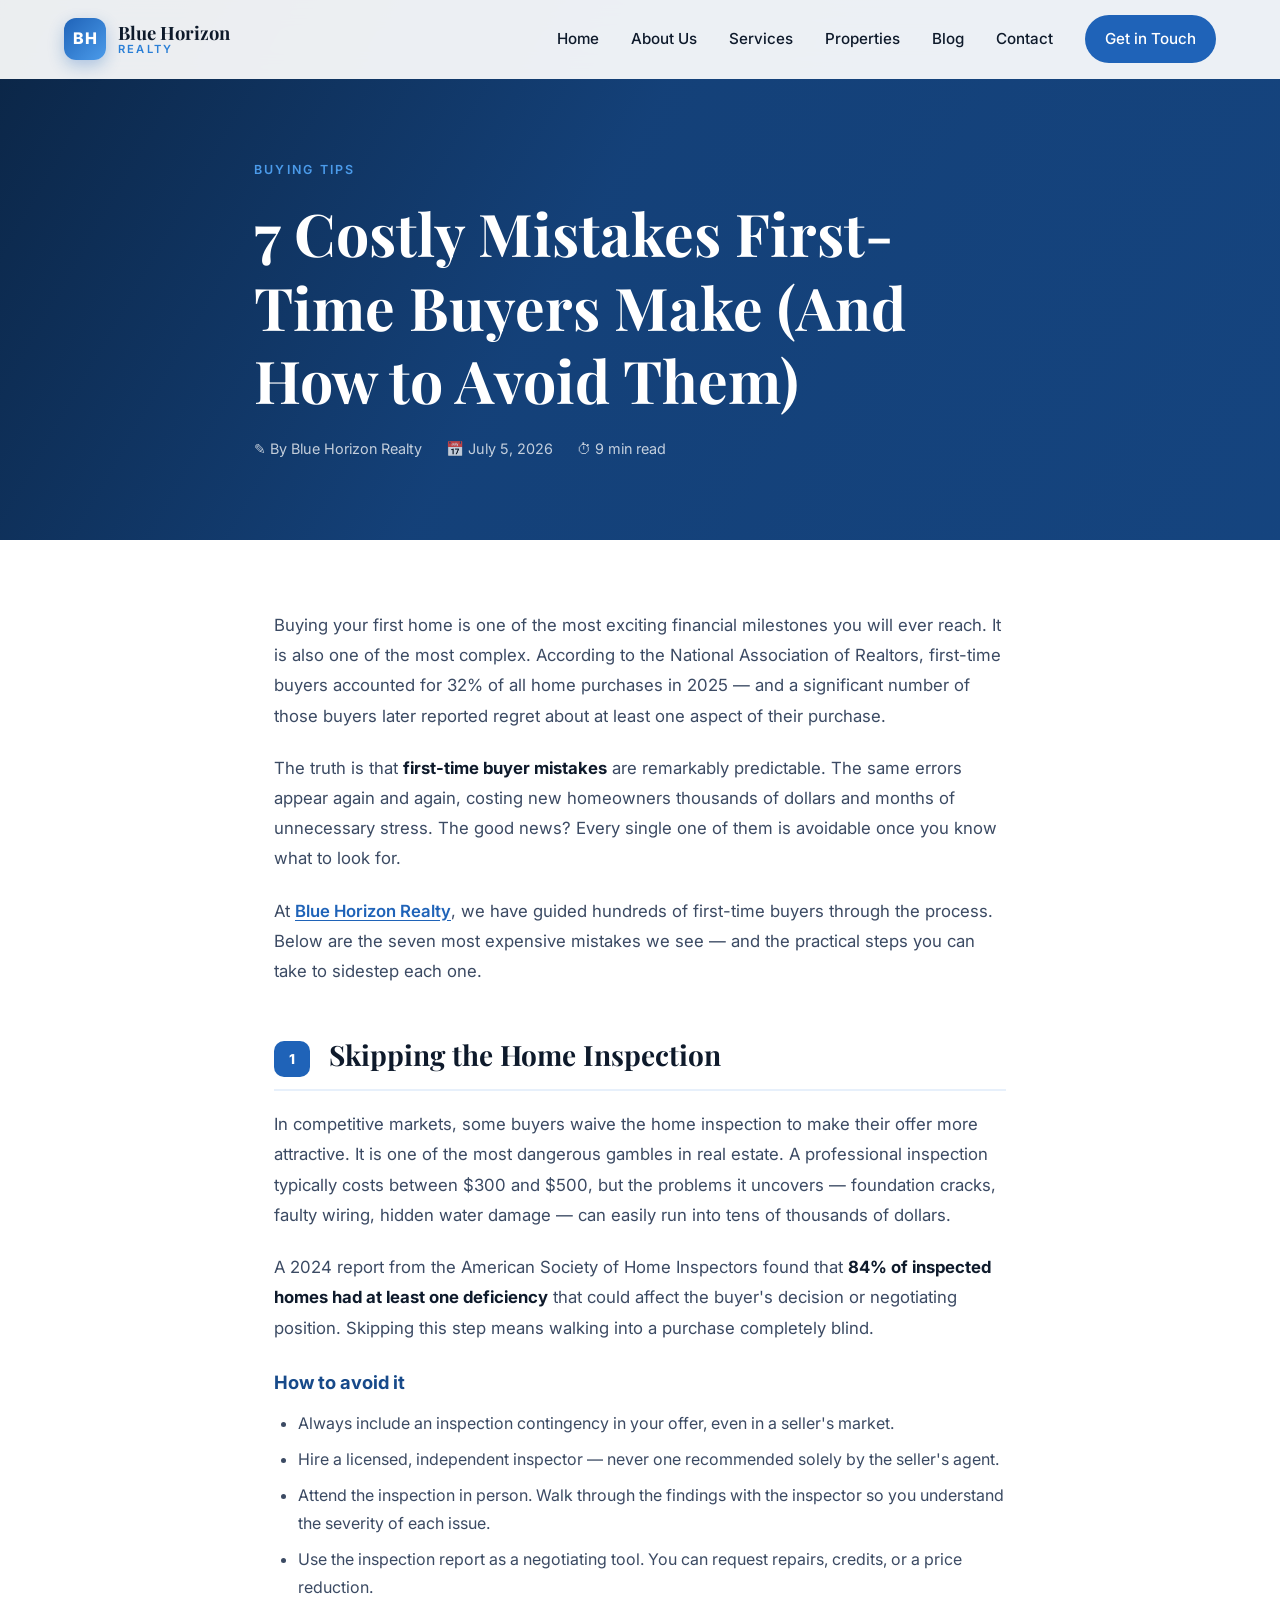
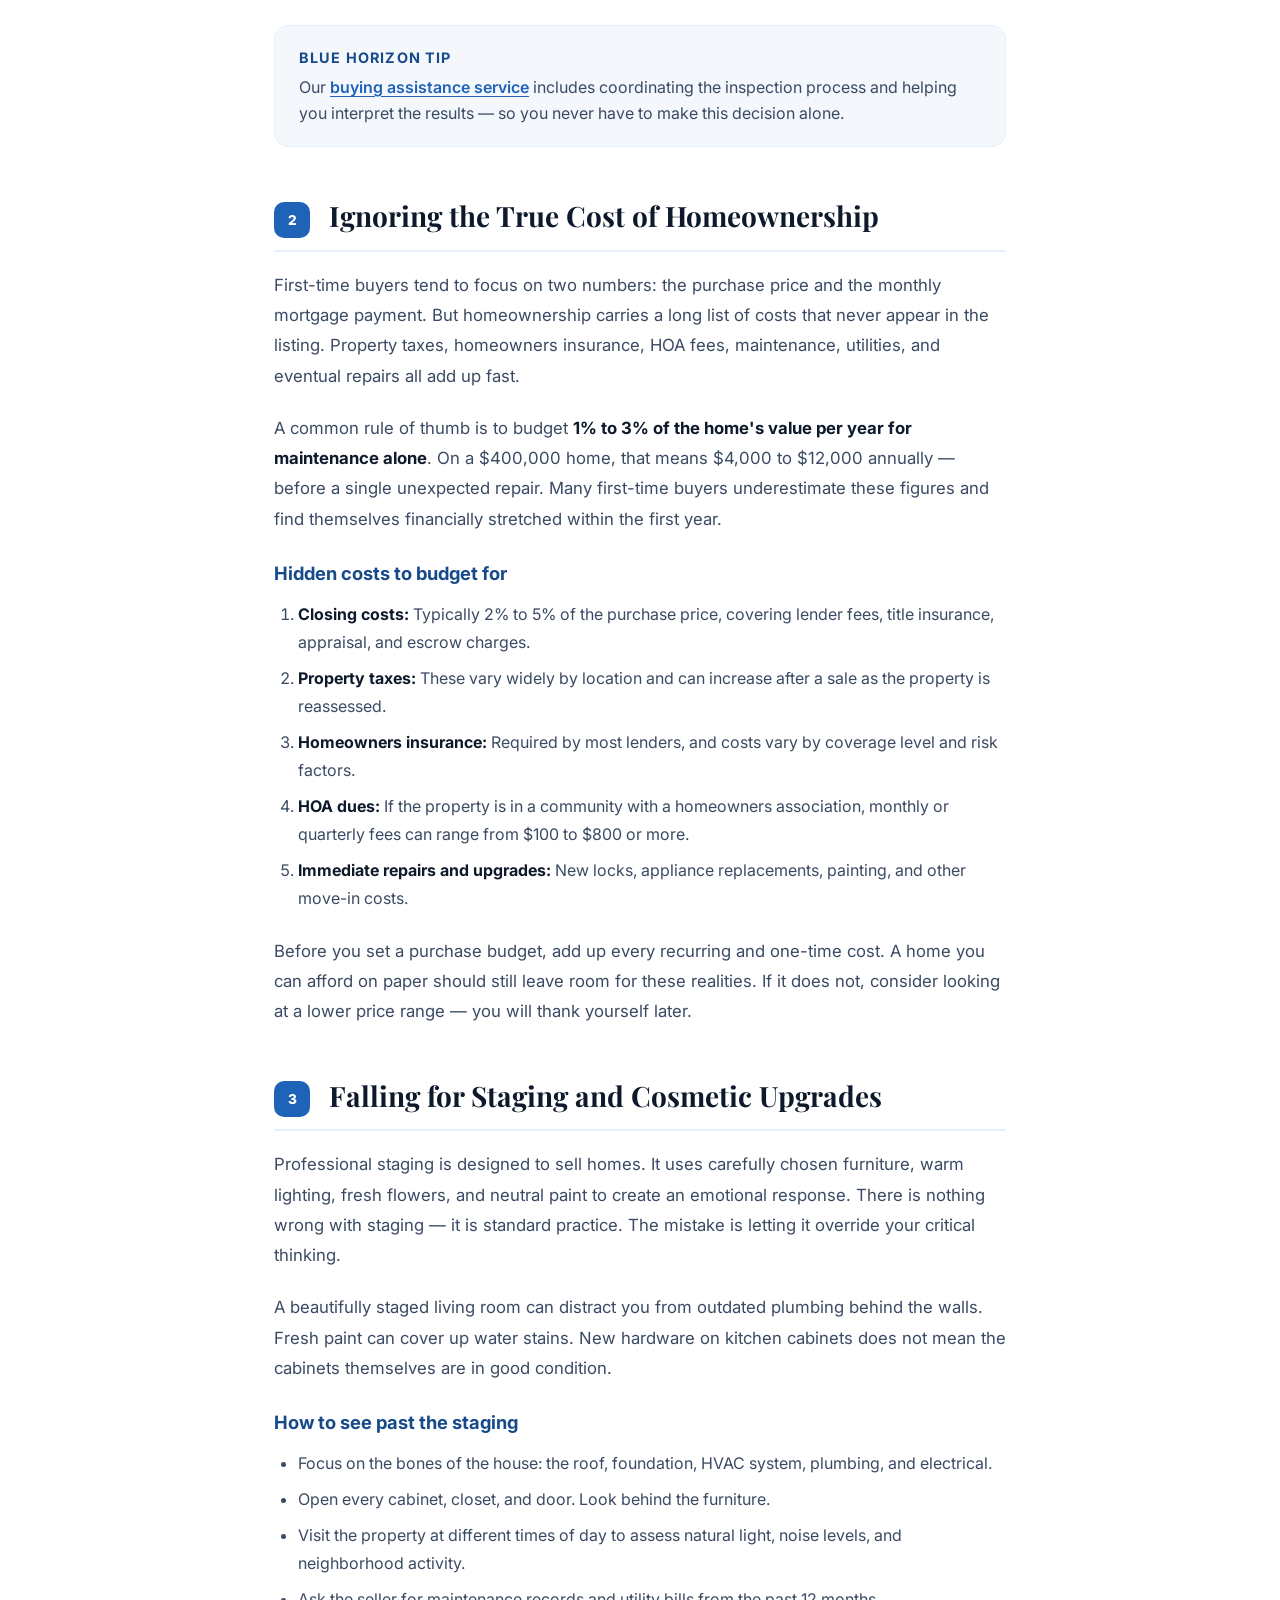
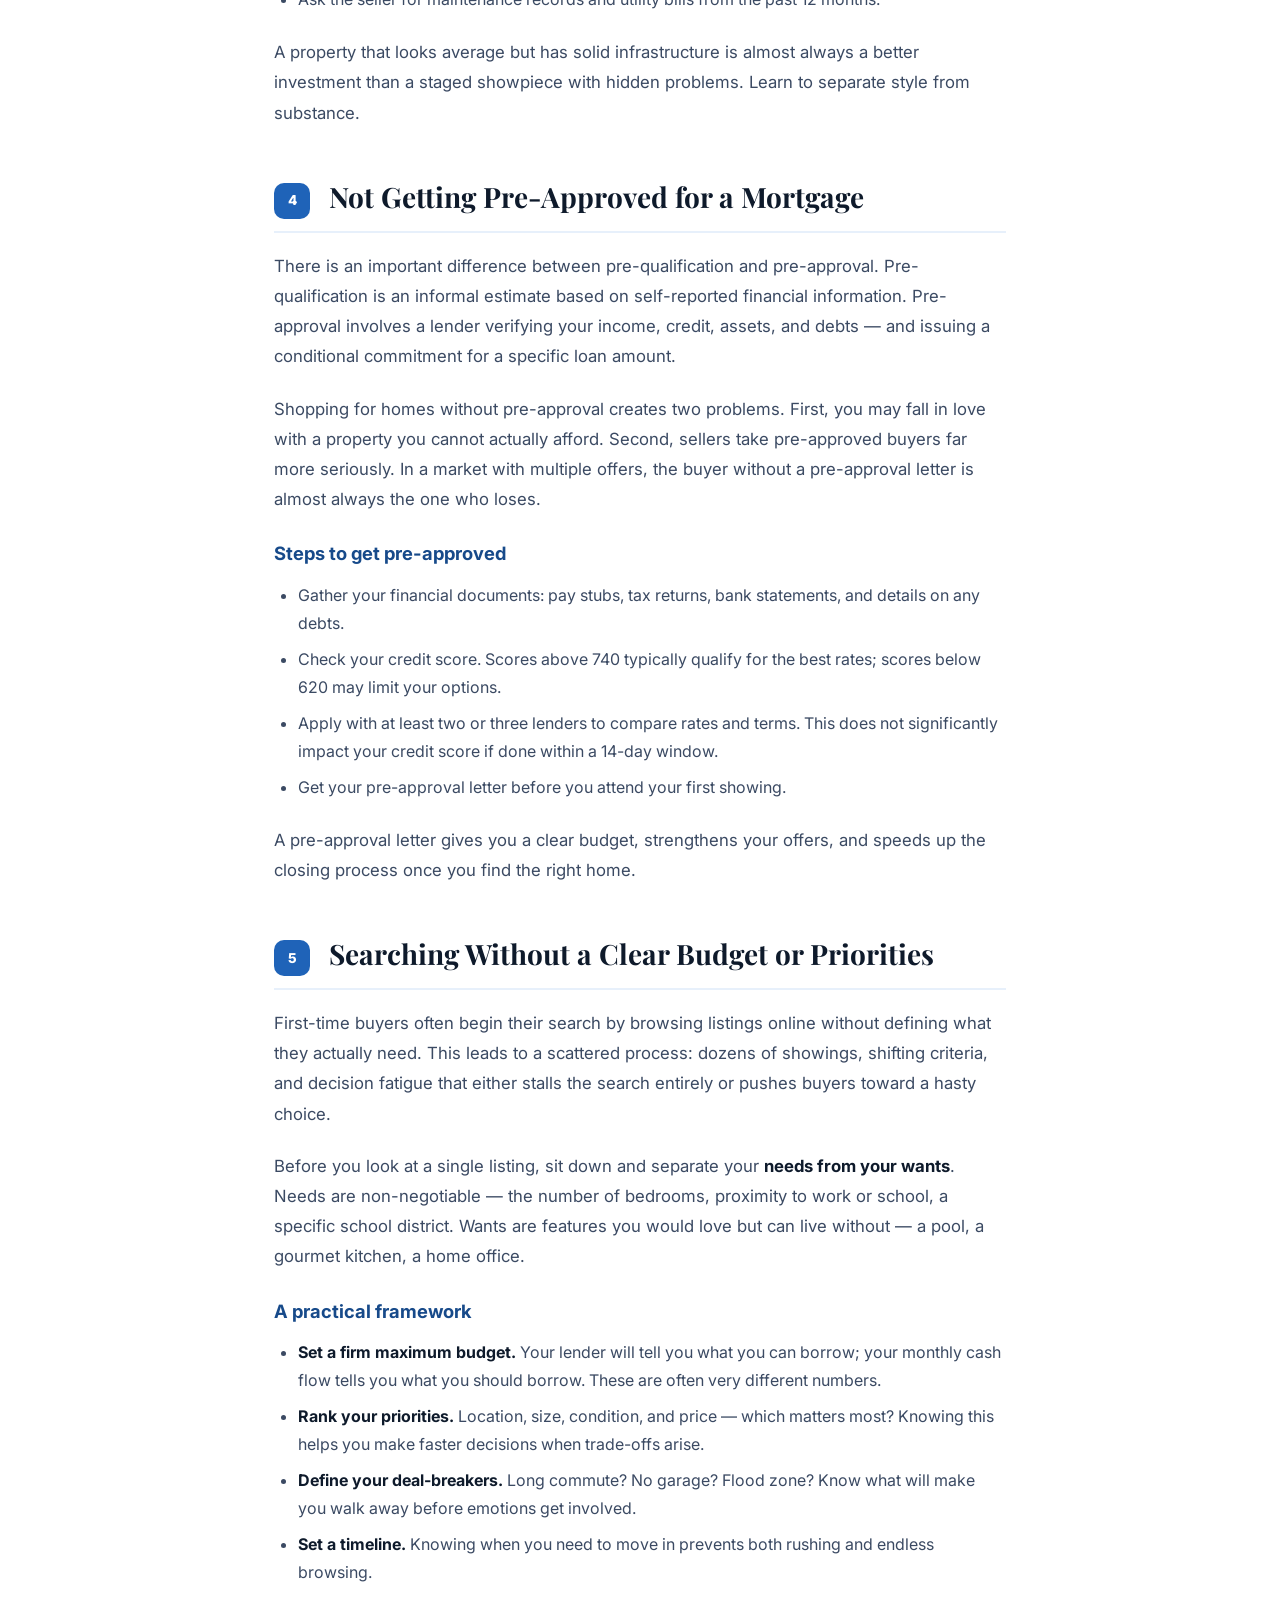
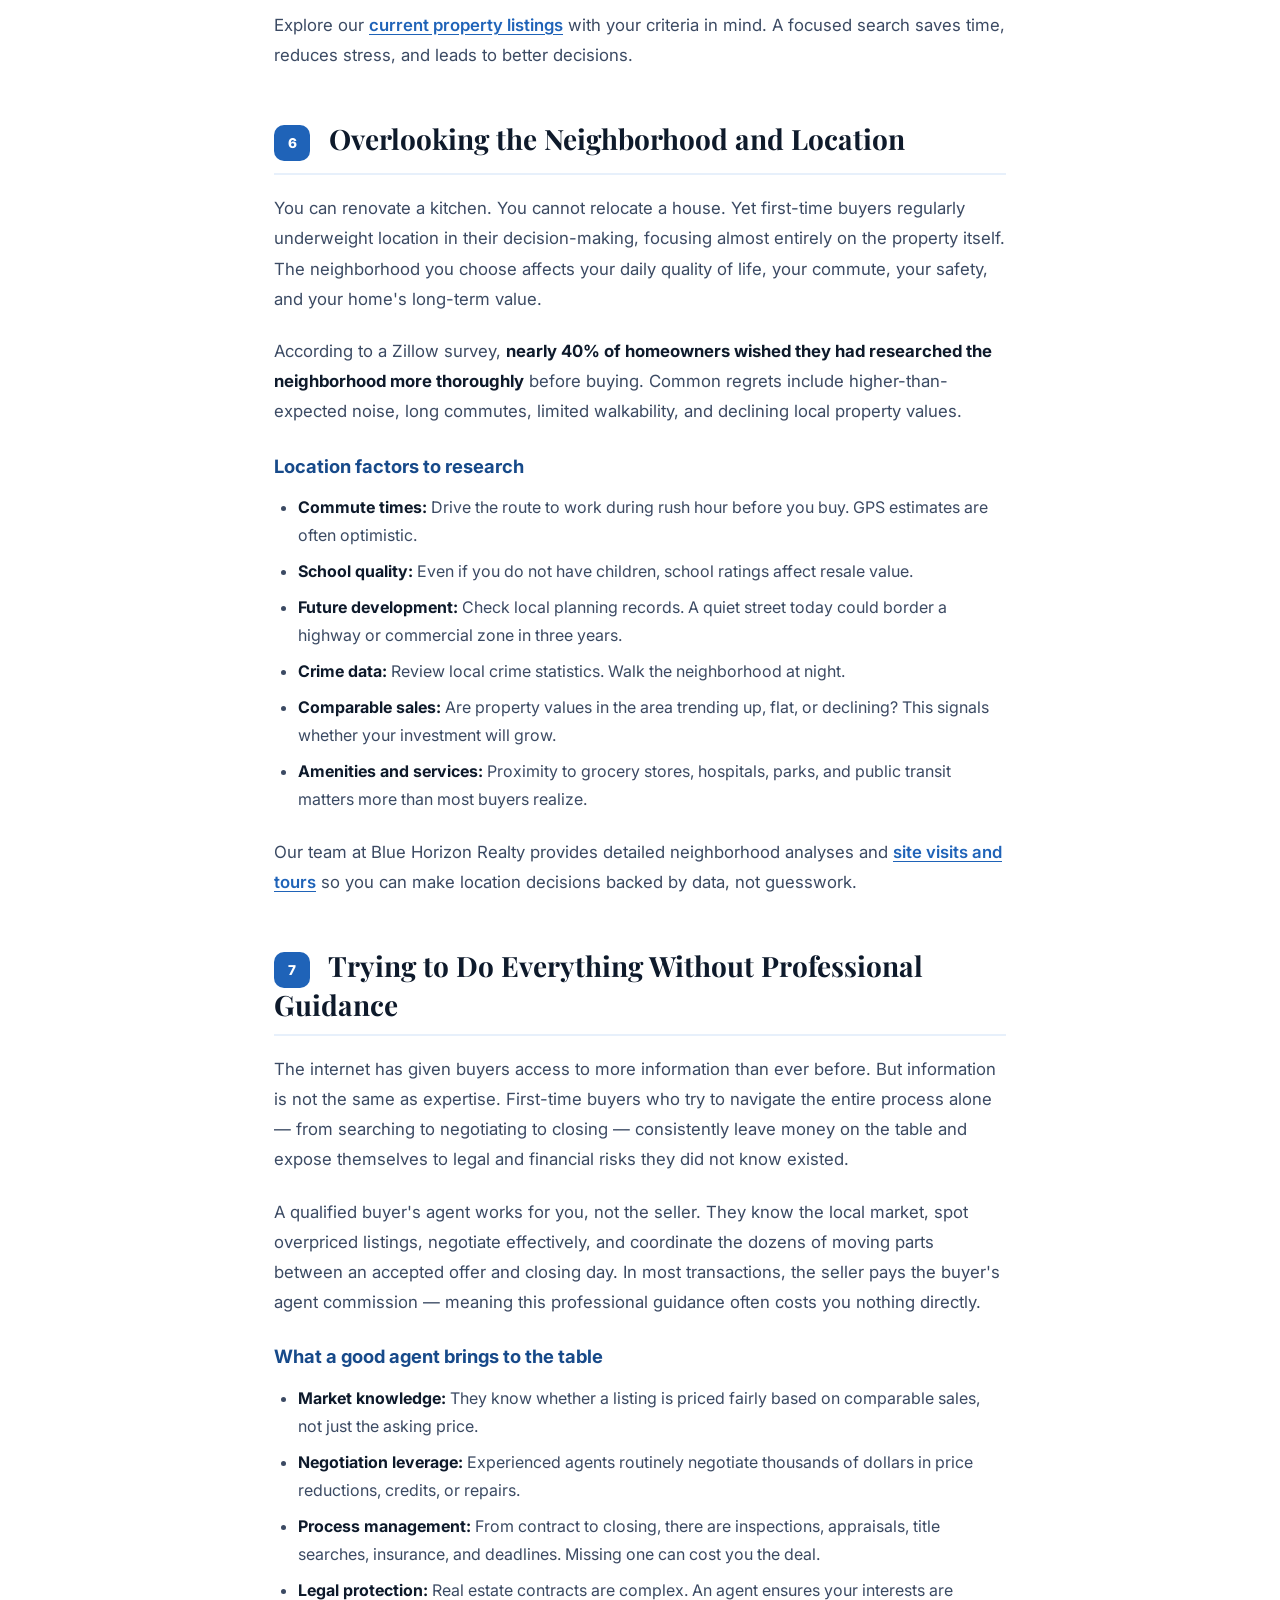
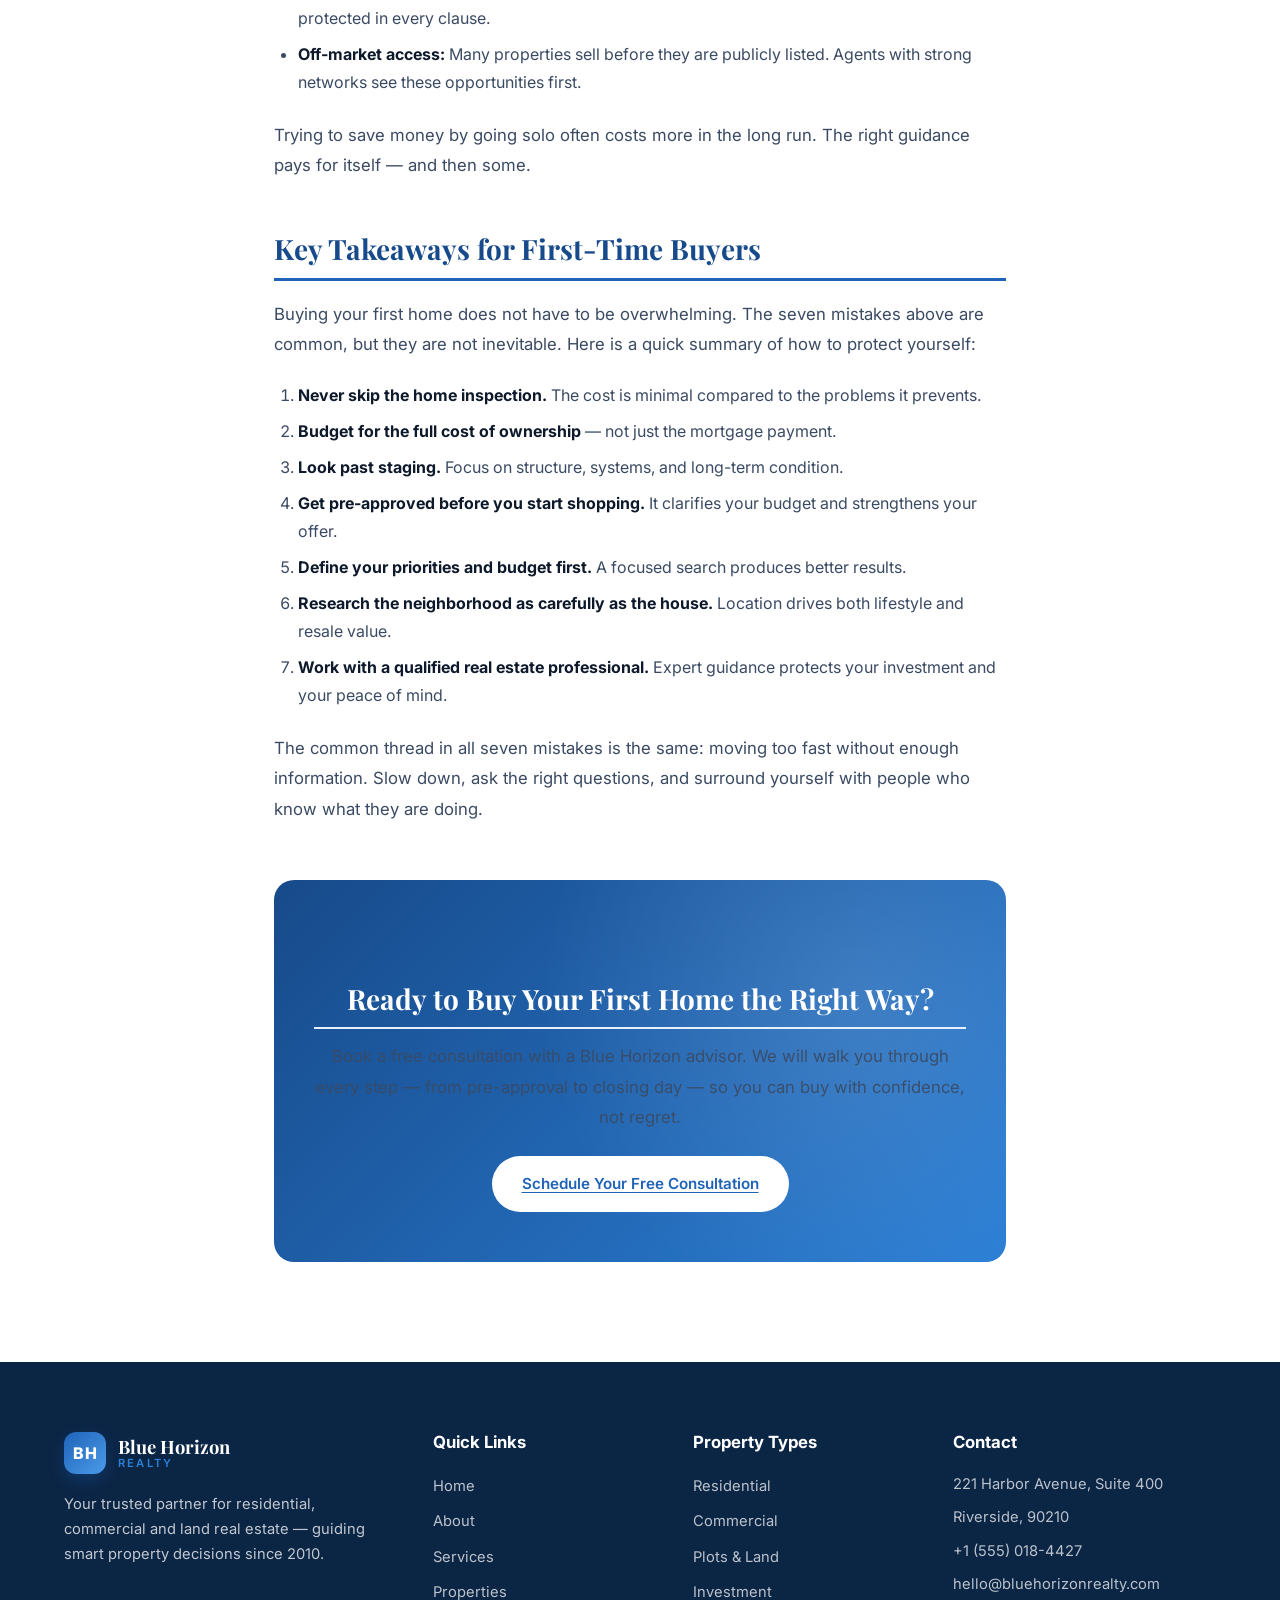
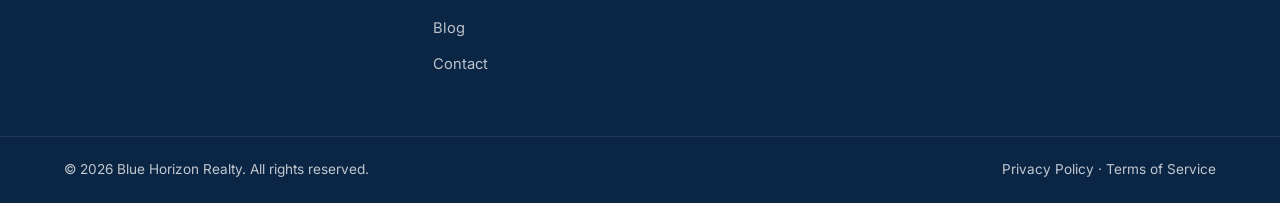
==== blog/first-time-buyer-mistakes.html @ d069899e "Add agent skills, blog post, and fix GUI bugs - Add orchestrator, frontend-design, backend-developme" ====
<!DOCTYPE html>
<html lang="en">
<head>
<meta charset="UTF-8" />
<meta name="viewport" content="width=device-width, initial-scale=1.0" />
<title>7 Costly First-Time Buyer Mistakes to Avoid | Blue Horizon Realty</title>
<meta name="description" content="Avoid the 7 most expensive first-time home buyer mistakes — from skipping inspections to ignoring hidden costs. Expert tips from Blue Horizon Realty." />
<meta name="robots" content="index, follow" />
<link rel="canonical" href="https://www.bluehorizonrealty.com/blog/first-time-buyer-mistakes" />

<!-- Open Graph -->
<meta property="og:title" content="7 Costly First-Time Buyer Mistakes to Avoid | Blue Horizon Realty" />
<meta property="og:description" content="Avoid the 7 most expensive first-time home buyer mistakes — from skipping inspections to ignoring hidden costs. Expert tips from Blue Horizon Realty." />
<meta property="og:type" content="article" />
<meta property="og:url" content="https://www.bluehorizonrealty.com/blog/first-time-buyer-mistakes" />
<meta property="og:image" content="https://images.unsplash.com/photo-1582407947304-fd86f028f716?auto=format&fit=crop&w=1200&q=80" />
<meta property="og:site_name" content="Blue Horizon Realty" />

<!-- Twitter Card -->
<meta name="twitter:card" content="summary_large_image" />
<meta name="twitter:title" content="7 Costly First-Time Buyer Mistakes to Avoid | Blue Horizon Realty" />
<meta name="twitter:description" content="Avoid the 7 most expensive first-time home buyer mistakes — from skipping inspections to ignoring hidden costs." />
<meta name="twitter:image" content="https://images.unsplash.com/photo-1582407947304-fd86f028f716?auto=format&fit=crop&w=1200&q=80" />

<!-- Fonts -->
<link rel="preconnect" href="https://fonts.googleapis.com" />
<link rel="preconnect" href="https://fonts.gstatic.com" crossorigin />
<link href="https://fonts.googleapis.com/css2?family=Inter:wght@300;400;500;600;700;800&family=Playfair+Display:wght@500;700&display=swap" rel="stylesheet" />

<!-- Article Schema -->
<script type="application/ld+json">
{
  "@context": "https://schema.org",
  "@type": "Article",
  "headline": "7 Costly Mistakes First-Time Buyers Make (And How to Avoid Them)",
  "description": "Avoid the 7 most expensive first-time home buyer mistakes — from skipping inspections to ignoring hidden costs. Expert tips from Blue Horizon Realty.",
  "image": "https://images.unsplash.com/photo-1582407947304-fd86f028f716?auto=format&fit=crop&w=1200&q=80",
  "author": {
    "@type": "Organization",
    "name": "Blue Horizon Realty",
    "url": "https://www.bluehorizonrealty.com"
  },
  "publisher": {
    "@type": "Organization",
    "name": "Blue Horizon Realty",
    "logo": {
      "@type": "ImageObject",
      "url": "https://www.bluehorizonrealty.com/logo.png"
    }
  },
  "datePublished": "2026-07-05",
  "dateModified": "2026-07-05",
  "mainEntityOfPage": {
    "@type": "WebPage",
    "@id": "https://www.bluehorizonrealty.com/blog/first-time-buyer-mistakes"
  }
}
</script>

<style>
/* ========= RESET & BASE ========= */
*,*::before,*::after{box-sizing:border-box;margin:0;padding:0}
:root{
  --blue-900:#0b2545;
  --blue-800:#123a6b;
  --blue-700:#174a8a;
  --blue-600:#1f63b8;
  --blue-500:#2b7fd6;
  --blue-400:#4b9bea;
  --blue-100:#e7f0fb;
  --blue-50:#f4f8fd;
  --white:#ffffff;
  --ink:#0e1a2b;
  --text:#3b4a63;
  --muted:#6b7a94;
  --border:#dbe5f1;
  --shadow-sm:0 2px 8px rgba(11,37,69,.06);
  --shadow:0 10px 30px rgba(11,37,69,.10);
  --shadow-lg:0 20px 60px rgba(11,37,69,.18);
  --radius:14px;
  --radius-lg:20px;
  --max:1200px;
}
html{scroll-behavior:smooth}
body{
  font-family:'Inter',-apple-system,BlinkMacSystemFont,sans-serif;
  color:var(--text);
  background:var(--white);
  line-height:1.6;
  -webkit-font-smoothing:antialiased;
}
img{max-width:100%;display:block}
a{color:inherit;text-decoration:none}
ul{list-style:none}
button{font-family:inherit;cursor:pointer;border:none;background:none}

.container{max-width:var(--max);margin:0 auto;padding:0 24px}
h1,h2,h3,h4{font-family:'Playfair Display','Inter',serif;color:var(--ink);line-height:1.2;font-weight:700}
h1{font-size:clamp(2.2rem,4.6vw,3.8rem)}
h2{font-size:clamp(1.8rem,3.2vw,2.6rem)}
h3{font-size:1.25rem}
.accent{color:var(--blue-600)}

/* ========= ACCESSIBILITY ========= */
.skip-link{
  position:absolute;top:-100%;left:16px;
  background:var(--blue-600);color:#fff;
  padding:12px 24px;border-radius:0 0 var(--radius) var(--radius);
  font-weight:600;font-size:.9rem;z-index:200;
  transition:top .2s;
}
.skip-link:focus{top:0}
a:focus-visible,button:focus-visible,.btn:focus-visible{
  outline:2px solid var(--blue-500);
  outline-offset:3px;
}

/* ========= NAVBAR ========= */
.navbar{
  position:fixed;top:0;left:0;right:0;z-index:100;
  background:rgba(255,255,255,.92);
  backdrop-filter:blur(12px);
  border-bottom:1px solid transparent;
  transition:all .3s ease;
}
.navbar.scrolled{
  box-shadow:var(--shadow-sm);
  border-bottom-color:var(--border);
}
.nav-inner{display:flex;align-items:center;justify-content:space-between;height:78px}
.logo{display:flex;align-items:center;gap:12px;font-weight:700}
.logo-mark{
  width:42px;height:42px;border-radius:12px;
  background:linear-gradient(135deg,var(--blue-600),var(--blue-400));
  color:#fff;display:grid;place-items:center;
  font-weight:800;letter-spacing:.5px;font-size:1rem;
  box-shadow:0 6px 16px rgba(31,99,184,.3);
}
.logo-text{display:flex;flex-direction:column;line-height:1.1;color:var(--ink);font-size:1.15rem;font-family:'Playfair Display',serif}
.logo-text small{font-size:.7rem;letter-spacing:.2em;color:var(--blue-500);text-transform:uppercase;font-family:'Inter',sans-serif;font-weight:600}
.nav-links{display:flex;align-items:center;gap:32px}
.nav-links a{color:var(--ink);font-weight:500;font-size:.95rem;transition:color .2s}
.nav-links a:hover{color:var(--blue-600)}

.btn{
  display:inline-flex;align-items:center;justify-content:center;gap:8px;
  padding:14px 28px;border-radius:999px;
  font-weight:600;font-size:.95rem;
  transition:all .25s ease;white-space:nowrap;
  border:2px solid transparent;cursor:pointer;
}
.btn-sm{padding:10px 18px;font-size:.85rem}
.btn-primary{background:var(--blue-600);color:#fff}
.btn-primary:hover{background:var(--blue-700);transform:translateY(-2px);box-shadow:0 10px 24px rgba(31,99,184,.35)}
.nav-links .btn{color:#fff}

.menu-toggle{display:none;flex-direction:column;gap:5px;padding:8px}
.menu-toggle span{width:24px;height:2px;background:var(--ink);border-radius:2px;transition:.3s}

/* ========= BLOG HERO ========= */
.blog-hero{
  position:relative;
  padding:160px 0 80px;
  background:var(--blue-900);
  color:#fff;
  overflow:hidden;
}
.blog-hero::before{
  content:"";position:absolute;inset:-5%;z-index:0;
  background:url('https://images.unsplash.com/photo-1582407947304-fd86f028f716?auto=format&fit=crop&w=1920&q=80') center/cover no-repeat;
  opacity:.35;
}
.blog-hero::after{
  content:"";position:absolute;inset:0;z-index:1;
  background:linear-gradient(120deg,rgba(11,37,69,.9) 0%,rgba(23,74,138,.75) 45%,rgba(31,99,184,.5) 100%);
}
.blog-hero .container{position:relative;z-index:2;max-width:820px}
.blog-hero .eyebrow{
  font-family:'Inter',sans-serif;
  text-transform:uppercase;
  letter-spacing:.18em;
  font-size:.78rem;
  font-weight:600;
  color:var(--blue-400);
  margin-bottom:16px;
}
.blog-hero h1{color:#fff;margin-bottom:20px;line-height:1.25}
.blog-hero .hero-meta{
  display:flex;align-items:center;gap:24px;flex-wrap:wrap;
  font-size:.9rem;color:rgba(255,255,255,.75);margin-top:20px;
}
.blog-hero .hero-meta span{display:flex;align-items:center;gap:6px}

/* ========= ARTICLE BODY ========= */
.article-wrapper{
  padding:70px 0 100px;
  background:var(--white);
}
.article-wrapper .container{
  max-width:780px;
}
.article-body p{
  font-size:1.05rem;
  line-height:1.8;
  color:var(--text);
  margin-bottom:22px;
}
.article-body h2{
  margin-top:52px;
  margin-bottom:18px;
  padding-bottom:12px;
  border-bottom:2px solid var(--blue-100);
  font-size:clamp(1.4rem,2.5vw,1.75rem);
}
.article-body h2 .mistake-num{
  display:inline-flex;align-items:center;justify-content:center;
  width:36px;height:36px;border-radius:10px;
  background:var(--blue-600);color:#fff;
  font-family:'Inter',sans-serif;font-size:.85rem;font-weight:800;
  margin-right:12px;vertical-align:middle;
}
.article-body h2.summary-heading{
  border-bottom-color:var(--blue-600);
  border-bottom-width:3px;
  color:var(--blue-700);
}
.article-body h3{
  margin-top:28px;
  margin-bottom:12px;
  font-size:1.15rem;
  font-family:'Inter',sans-serif;
  font-weight:700;
  color:var(--blue-700);
}
.article-body ul, .article-body ol{
  margin:16px 0 24px 0;
  padding-left:24px;
  list-style:disc;
  list-style-position:outside;
}
.article-body ol{list-style:decimal}
.article-body li{
  font-size:1rem;
  line-height:1.75;
  color:var(--text);
  margin-bottom:8px;
}
.article-body strong{color:var(--ink)}
.article-body a{
  color:var(--blue-600);
  font-weight:600;
  text-decoration:underline;
  text-underline-offset:3px;
  transition:color .2s;
}
.article-body a:hover{color:var(--blue-700)}

.article-body blockquote{
  border-left:4px solid var(--blue-500);
  background:var(--blue-50);
  padding:20px 24px;
  margin:28px 0;
  border-radius:0 var(--radius) var(--radius) 0;
  font-size:1.05rem;
  color:var(--ink);
  font-style:italic;
}

.tip-box{
  background:var(--blue-50);
  border:1px solid var(--blue-100);
  border-radius:var(--radius);
  padding:20px 24px;
  margin:24px 0;
}
.tip-box strong{
  color:var(--blue-700);
  display:block;
  margin-bottom:6px;
  font-size:.9rem;
  text-transform:uppercase;
  letter-spacing:.08em;
}

/* ========= CTA SECTION ========= */
.blog-cta{
  background:linear-gradient(135deg,var(--blue-700),var(--blue-500));
  color:#fff;
  padding:50px 40px;
  border-radius:var(--radius-lg);
  text-align:center;
  margin-top:56px;
  position:relative;
  overflow:hidden;
}
.blog-cta::before{
  content:"";position:absolute;inset:0;
  background:radial-gradient(circle at 80% 30%,rgba(255,255,255,.12),transparent 50%);
}
.blog-cta h2{color:#fff;margin-bottom:12px;position:relative}
.blog-cta p{opacity:.9;margin-bottom:24px;position:relative;font-size:1.05rem}
.blog-cta .btn{position:relative}
.btn-white{background:#fff;color:var(--blue-700)}
.btn-white:hover{transform:translateY(-2px);box-shadow:0 10px 24px rgba(0,0,0,.2)}

/* ========= FOOTER ========= */
.footer{background:var(--blue-900);color:rgba(255,255,255,.75);padding-top:70px}
.footer-grid{display:grid;grid-template-columns:1.5fr 1fr 1fr 1.2fr;gap:40px;padding-bottom:50px}
.logo-light .logo-text{color:#fff}
.footer-about{margin-top:18px;font-size:.92rem;line-height:1.7}
.footer h4{color:#fff;margin-bottom:20px;font-size:1.05rem;font-family:'Inter',sans-serif;font-weight:700}
.footer ul li{margin-bottom:10px}
.footer ul a,.footer ul.plain li{color:rgba(255,255,255,.72);font-size:.92rem;transition:color .2s}
.footer ul a:hover{color:var(--blue-400)}
.footer-bottom{border-top:1px solid rgba(255,255,255,.1);padding:22px 0;font-size:.85rem}
.footer-bottom .container{display:flex;justify-content:space-between;flex-wrap:wrap;gap:12px}

/* ========= RESPONSIVE ========= */
@media (max-width:980px){
  .nav-links{
    position:fixed;top:78px;left:0;right:0;
    background:#fff;flex-direction:column;gap:0;padding:20px 0;
    border-top:1px solid var(--border);box-shadow:var(--shadow);
    transform:translateY(-120%);transition:.3s;align-items:stretch;
  }
  .nav-links.open{transform:translateY(0)}
  .nav-links a{padding:14px 24px;border-bottom:1px solid var(--border)}
  .nav-links .btn{margin:12px 24px;text-align:center;border-bottom:none}
  .menu-toggle{display:flex}
  .footer-grid{grid-template-columns:1fr 1fr}
}
@media (max-width:620px){
  h1{font-size:2rem}
  h2{font-size:1.6rem}
  .blog-hero{padding:130px 0 60px}
  .article-wrapper{padding:50px 0 70px}
  .blog-cta{padding:36px 24px}
  .footer-grid{grid-template-columns:1fr}
}
</style>
</head>
<body>

<a href="#main-content" class="skip-link">Skip to main content</a>

<!-- ======= NAVBAR ======= -->
<header class="navbar" id="navbar">
  <div class="container nav-inner">
    <a href="../index.html" class="logo">
      <span class="logo-mark">BH</span>
      <span class="logo-text">Blue Horizon<small>Realty</small></span>
    </a>
    <nav class="nav-links" id="navLinks" aria-label="Main navigation">
      <a href="../index.html">Home</a>
      <a href="../index.html#about">About Us</a>
      <a href="../index.html#services">Services</a>
      <a href="../index.html#listings">Properties</a>
      <a href="../index.html#blog">Blog</a>
      <a href="../index.html#contact">Contact</a>
      <a href="../index.html#contact" class="btn btn-primary btn-sm">Get in Touch</a>
    </nav>
    <button class="menu-toggle" id="menuToggle" aria-label="Toggle menu">
      <span></span><span></span><span></span>
    </button>
  </div>
</header>

<!-- ======= BLOG HERO ======= -->
<section class="blog-hero" aria-label="Article header">
  <div class="container">
    <p class="eyebrow">Buying Tips</p>
    <h1>7 Costly Mistakes First-Time Buyers Make (And How to Avoid Them)</h1>
    <div class="hero-meta">
      <span>&#9998; By Blue Horizon Realty</span>
      <span>&#128197; July 5, 2026</span>
      <span>&#9201; 9 min read</span>
    </div>
  </div>
</section>

<!-- ======= ARTICLE ======= -->
<main class="article-wrapper" id="main-content">
  <div class="container">
    <article class="article-body">

      <p>Buying your first home is one of the most exciting financial milestones you will ever reach. It is also one of the most complex. According to the National Association of Realtors, first-time buyers accounted for 32% of all home purchases in 2025 — and a significant number of those buyers later reported regret about at least one aspect of their purchase.</p>

      <p>The truth is that <strong>first-time buyer mistakes</strong> are remarkably predictable. The same errors appear again and again, costing new homeowners thousands of dollars and months of unnecessary stress. The good news? Every single one of them is avoidable once you know what to look for.</p>

      <p>At <a href="../index.html">Blue Horizon Realty</a>, we have guided hundreds of first-time buyers through the process. Below are the seven most expensive mistakes we see — and the practical steps you can take to sidestep each one.</p>

      <!-- MISTAKE 1 -->
      <h2><span class="mistake-num">1</span> Skipping the Home Inspection</h2>

      <p>In competitive markets, some buyers waive the home inspection to make their offer more attractive. It is one of the most dangerous gambles in real estate. A professional inspection typically costs between $300 and $500, but the problems it uncovers — foundation cracks, faulty wiring, hidden water damage — can easily run into tens of thousands of dollars.</p>

      <p>A 2024 report from the American Society of Home Inspectors found that <strong>84% of inspected homes had at least one deficiency</strong> that could affect the buyer's decision or negotiating position. Skipping this step means walking into a purchase completely blind.</p>

      <h3>How to avoid it</h3>
      <ul>
        <li>Always include an inspection contingency in your offer, even in a seller's market.</li>
        <li>Hire a licensed, independent inspector — never one recommended solely by the seller's agent.</li>
        <li>Attend the inspection in person. Walk through the findings with the inspector so you understand the severity of each issue.</li>
        <li>Use the inspection report as a negotiating tool. You can request repairs, credits, or a price reduction.</li>
      </ul>

      <div class="tip-box">
        <strong>Blue Horizon Tip</strong>
        Our <a href="../index.html#services">buying assistance service</a> includes coordinating the inspection process and helping you interpret the results — so you never have to make this decision alone.
      </div>

      <!-- MISTAKE 2 -->
      <h2><span class="mistake-num">2</span> Ignoring the True Cost of Homeownership</h2>

      <p>First-time buyers tend to focus on two numbers: the purchase price and the monthly mortgage payment. But homeownership carries a long list of costs that never appear in the listing. Property taxes, homeowners insurance, HOA fees, maintenance, utilities, and eventual repairs all add up fast.</p>

      <p>A common rule of thumb is to budget <strong>1% to 3% of the home's value per year for maintenance alone</strong>. On a $400,000 home, that means $4,000 to $12,000 annually — before a single unexpected repair. Many first-time buyers underestimate these figures and find themselves financially stretched within the first year.</p>

      <h3>Hidden costs to budget for</h3>
      <ol>
        <li><strong>Closing costs:</strong> Typically 2% to 5% of the purchase price, covering lender fees, title insurance, appraisal, and escrow charges.</li>
        <li><strong>Property taxes:</strong> These vary widely by location and can increase after a sale as the property is reassessed.</li>
        <li><strong>Homeowners insurance:</strong> Required by most lenders, and costs vary by coverage level and risk factors.</li>
        <li><strong>HOA dues:</strong> If the property is in a community with a homeowners association, monthly or quarterly fees can range from $100 to $800 or more.</li>
        <li><strong>Immediate repairs and upgrades:</strong> New locks, appliance replacements, painting, and other move-in costs.</li>
      </ol>

      <p>Before you set a purchase budget, add up every recurring and one-time cost. A home you can afford on paper should still leave room for these realities. If it does not, consider looking at a lower price range — you will thank yourself later.</p>

      <!-- MISTAKE 3 -->
      <h2><span class="mistake-num">3</span> Falling for Staging and Cosmetic Upgrades</h2>

      <p>Professional staging is designed to sell homes. It uses carefully chosen furniture, warm lighting, fresh flowers, and neutral paint to create an emotional response. There is nothing wrong with staging — it is standard practice. The mistake is letting it override your critical thinking.</p>

      <p>A beautifully staged living room can distract you from outdated plumbing behind the walls. Fresh paint can cover up water stains. New hardware on kitchen cabinets does not mean the cabinets themselves are in good condition.</p>

      <h3>How to see past the staging</h3>
      <ul>
        <li>Focus on the bones of the house: the roof, foundation, HVAC system, plumbing, and electrical.</li>
        <li>Open every cabinet, closet, and door. Look behind the furniture.</li>
        <li>Visit the property at different times of day to assess natural light, noise levels, and neighborhood activity.</li>
        <li>Ask the seller for maintenance records and utility bills from the past 12 months.</li>
      </ul>

      <p>A property that looks average but has solid infrastructure is almost always a better investment than a staged showpiece with hidden problems. Learn to separate style from substance.</p>

      <!-- MISTAKE 4 -->
      <h2><span class="mistake-num">4</span> Not Getting Pre-Approved for a Mortgage</h2>

      <p>There is an important difference between pre-qualification and pre-approval. Pre-qualification is an informal estimate based on self-reported financial information. Pre-approval involves a lender verifying your income, credit, assets, and debts — and issuing a conditional commitment for a specific loan amount.</p>

      <p>Shopping for homes without pre-approval creates two problems. First, you may fall in love with a property you cannot actually afford. Second, sellers take pre-approved buyers far more seriously. In a market with multiple offers, the buyer without a pre-approval letter is almost always the one who loses.</p>

      <h3>Steps to get pre-approved</h3>
      <ul>
        <li>Gather your financial documents: pay stubs, tax returns, bank statements, and details on any debts.</li>
        <li>Check your credit score. Scores above 740 typically qualify for the best rates; scores below 620 may limit your options.</li>
        <li>Apply with at least two or three lenders to compare rates and terms. This does not significantly impact your credit score if done within a 14-day window.</li>
        <li>Get your pre-approval letter before you attend your first showing.</li>
      </ul>

      <p>A pre-approval letter gives you a clear budget, strengthens your offers, and speeds up the closing process once you find the right home.</p>

      <!-- MISTAKE 5 -->
      <h2><span class="mistake-num">5</span> Searching Without a Clear Budget or Priorities</h2>

      <p>First-time buyers often begin their search by browsing listings online without defining what they actually need. This leads to a scattered process: dozens of showings, shifting criteria, and decision fatigue that either stalls the search entirely or pushes buyers toward a hasty choice.</p>

      <p>Before you look at a single listing, sit down and separate your <strong>needs from your wants</strong>. Needs are non-negotiable — the number of bedrooms, proximity to work or school, a specific school district. Wants are features you would love but can live without — a pool, a gourmet kitchen, a home office.</p>

      <h3>A practical framework</h3>
      <ul>
        <li><strong>Set a firm maximum budget.</strong> Your lender will tell you what you can borrow; your monthly cash flow tells you what you should borrow. These are often very different numbers.</li>
        <li><strong>Rank your priorities.</strong> Location, size, condition, and price — which matters most? Knowing this helps you make faster decisions when trade-offs arise.</li>
        <li><strong>Define your deal-breakers.</strong> Long commute? No garage? Flood zone? Know what will make you walk away before emotions get involved.</li>
        <li><strong>Set a timeline.</strong> Knowing when you need to move in prevents both rushing and endless browsing.</li>
      </ul>

      <p>Explore our <a href="../index.html#listings">current property listings</a> with your criteria in mind. A focused search saves time, reduces stress, and leads to better decisions.</p>

      <!-- MISTAKE 6 -->
      <h2><span class="mistake-num">6</span> Overlooking the Neighborhood and Location</h2>

      <p>You can renovate a kitchen. You cannot relocate a house. Yet first-time buyers regularly underweight location in their decision-making, focusing almost entirely on the property itself. The neighborhood you choose affects your daily quality of life, your commute, your safety, and your home's long-term value.</p>

      <p>According to a Zillow survey, <strong>nearly 40% of homeowners wished they had researched the neighborhood more thoroughly</strong> before buying. Common regrets include higher-than-expected noise, long commutes, limited walkability, and declining local property values.</p>

      <h3>Location factors to research</h3>
      <ul>
        <li><strong>Commute times:</strong> Drive the route to work during rush hour before you buy. GPS estimates are often optimistic.</li>
        <li><strong>School quality:</strong> Even if you do not have children, school ratings affect resale value.</li>
        <li><strong>Future development:</strong> Check local planning records. A quiet street today could border a highway or commercial zone in three years.</li>
        <li><strong>Crime data:</strong> Review local crime statistics. Walk the neighborhood at night.</li>
        <li><strong>Comparable sales:</strong> Are property values in the area trending up, flat, or declining? This signals whether your investment will grow.</li>
        <li><strong>Amenities and services:</strong> Proximity to grocery stores, hospitals, parks, and public transit matters more than most buyers realize.</li>
      </ul>

      <p>Our team at Blue Horizon Realty provides detailed neighborhood analyses and <a href="../index.html#services">site visits and tours</a> so you can make location decisions backed by data, not guesswork.</p>

      <!-- MISTAKE 7 -->
      <h2><span class="mistake-num">7</span> Trying to Do Everything Without Professional Guidance</h2>

      <p>The internet has given buyers access to more information than ever before. But information is not the same as expertise. First-time buyers who try to navigate the entire process alone — from searching to negotiating to closing — consistently leave money on the table and expose themselves to legal and financial risks they did not know existed.</p>

      <p>A qualified buyer's agent works for you, not the seller. They know the local market, spot overpriced listings, negotiate effectively, and coordinate the dozens of moving parts between an accepted offer and closing day. In most transactions, the seller pays the buyer's agent commission — meaning this professional guidance often costs you nothing directly.</p>

      <h3>What a good agent brings to the table</h3>
      <ul>
        <li><strong>Market knowledge:</strong> They know whether a listing is priced fairly based on comparable sales, not just the asking price.</li>
        <li><strong>Negotiation leverage:</strong> Experienced agents routinely negotiate thousands of dollars in price reductions, credits, or repairs.</li>
        <li><strong>Process management:</strong> From contract to closing, there are inspections, appraisals, title searches, insurance, and deadlines. Missing one can cost you the deal.</li>
        <li><strong>Legal protection:</strong> Real estate contracts are complex. An agent ensures your interests are protected in every clause.</li>
        <li><strong>Off-market access:</strong> Many properties sell before they are publicly listed. Agents with strong networks see these opportunities first.</li>
      </ul>

      <p>Trying to save money by going solo often costs more in the long run. The right guidance pays for itself — and then some.</p>

      <!-- SUMMARY -->
      <h2 class="summary-heading">Key Takeaways for First-Time Buyers</h2>

      <p>Buying your first home does not have to be overwhelming. The seven mistakes above are common, but they are not inevitable. Here is a quick summary of how to protect yourself:</p>

      <ol>
        <li><strong>Never skip the home inspection.</strong> The cost is minimal compared to the problems it prevents.</li>
        <li><strong>Budget for the full cost of ownership</strong> — not just the mortgage payment.</li>
        <li><strong>Look past staging.</strong> Focus on structure, systems, and long-term condition.</li>
        <li><strong>Get pre-approved before you start shopping.</strong> It clarifies your budget and strengthens your offer.</li>
        <li><strong>Define your priorities and budget first.</strong> A focused search produces better results.</li>
        <li><strong>Research the neighborhood as carefully as the house.</strong> Location drives both lifestyle and resale value.</li>
        <li><strong>Work with a qualified real estate professional.</strong> Expert guidance protects your investment and your peace of mind.</li>
      </ol>

      <p>The common thread in all seven mistakes is the same: moving too fast without enough information. Slow down, ask the right questions, and surround yourself with people who know what they are doing.</p>

      <!-- CTA -->
      <div class="blog-cta">
        <h2>Ready to Buy Your First Home the Right Way?</h2>
        <p>Book a free consultation with a Blue Horizon advisor. We will walk you through every step — from pre-approval to closing day — so you can buy with confidence, not regret.</p>
        <a href="../index.html#contact" class="btn btn-white">Schedule Your Free Consultation</a>
      </div>

    </article>
  </div>
</main>

<!-- ======= FOOTER ======= -->
<footer class="footer">
  <div class="container footer-grid">
    <div>
      <a href="../index.html" class="logo logo-light">
        <span class="logo-mark">BH</span>
        <span class="logo-text">Blue Horizon<small>Realty</small></span>
      </a>
      <p class="footer-about">Your trusted partner for residential, commercial and land real estate — guiding smart property decisions since 2010.</p>
    </div>
    <div>
      <h4>Quick Links</h4>
      <ul><li><a href="../index.html">Home</a></li><li><a href="../index.html#about">About</a></li><li><a href="../index.html#services">Services</a></li><li><a href="../index.html#listings">Properties</a></li><li><a href="../index.html#blog">Blog</a></li><li><a href="../index.html#contact">Contact</a></li></ul>
    </div>
    <div>
      <h4>Property Types</h4>
      <ul><li><a href="../index.html#listings">Residential</a></li><li><a href="../index.html#listings">Commercial</a></li><li><a href="../index.html#listings">Plots & Land</a></li><li><a href="../index.html#listings">Investment</a></li></ul>
    </div>
    <div>
      <h4>Contact</h4>
      <ul class="plain">
        <li>221 Harbor Avenue, Suite 400</li>
        <li>Riverside, 90210</li>
        <li>+1 (555) 018-4427</li>
        <li>hello@bluehorizonrealty.com</li>
      </ul>
    </div>
  </div>
  <div class="footer-bottom">
    <div class="container">
      <span>&copy; 2026 Blue Horizon Realty. All rights reserved.</span>
      <span><a href="#">Privacy Policy</a> &middot; <a href="#">Terms of Service</a></span>
    </div>
  </div>
</footer>

<script src="../script.js"></script>
</body>
</html>
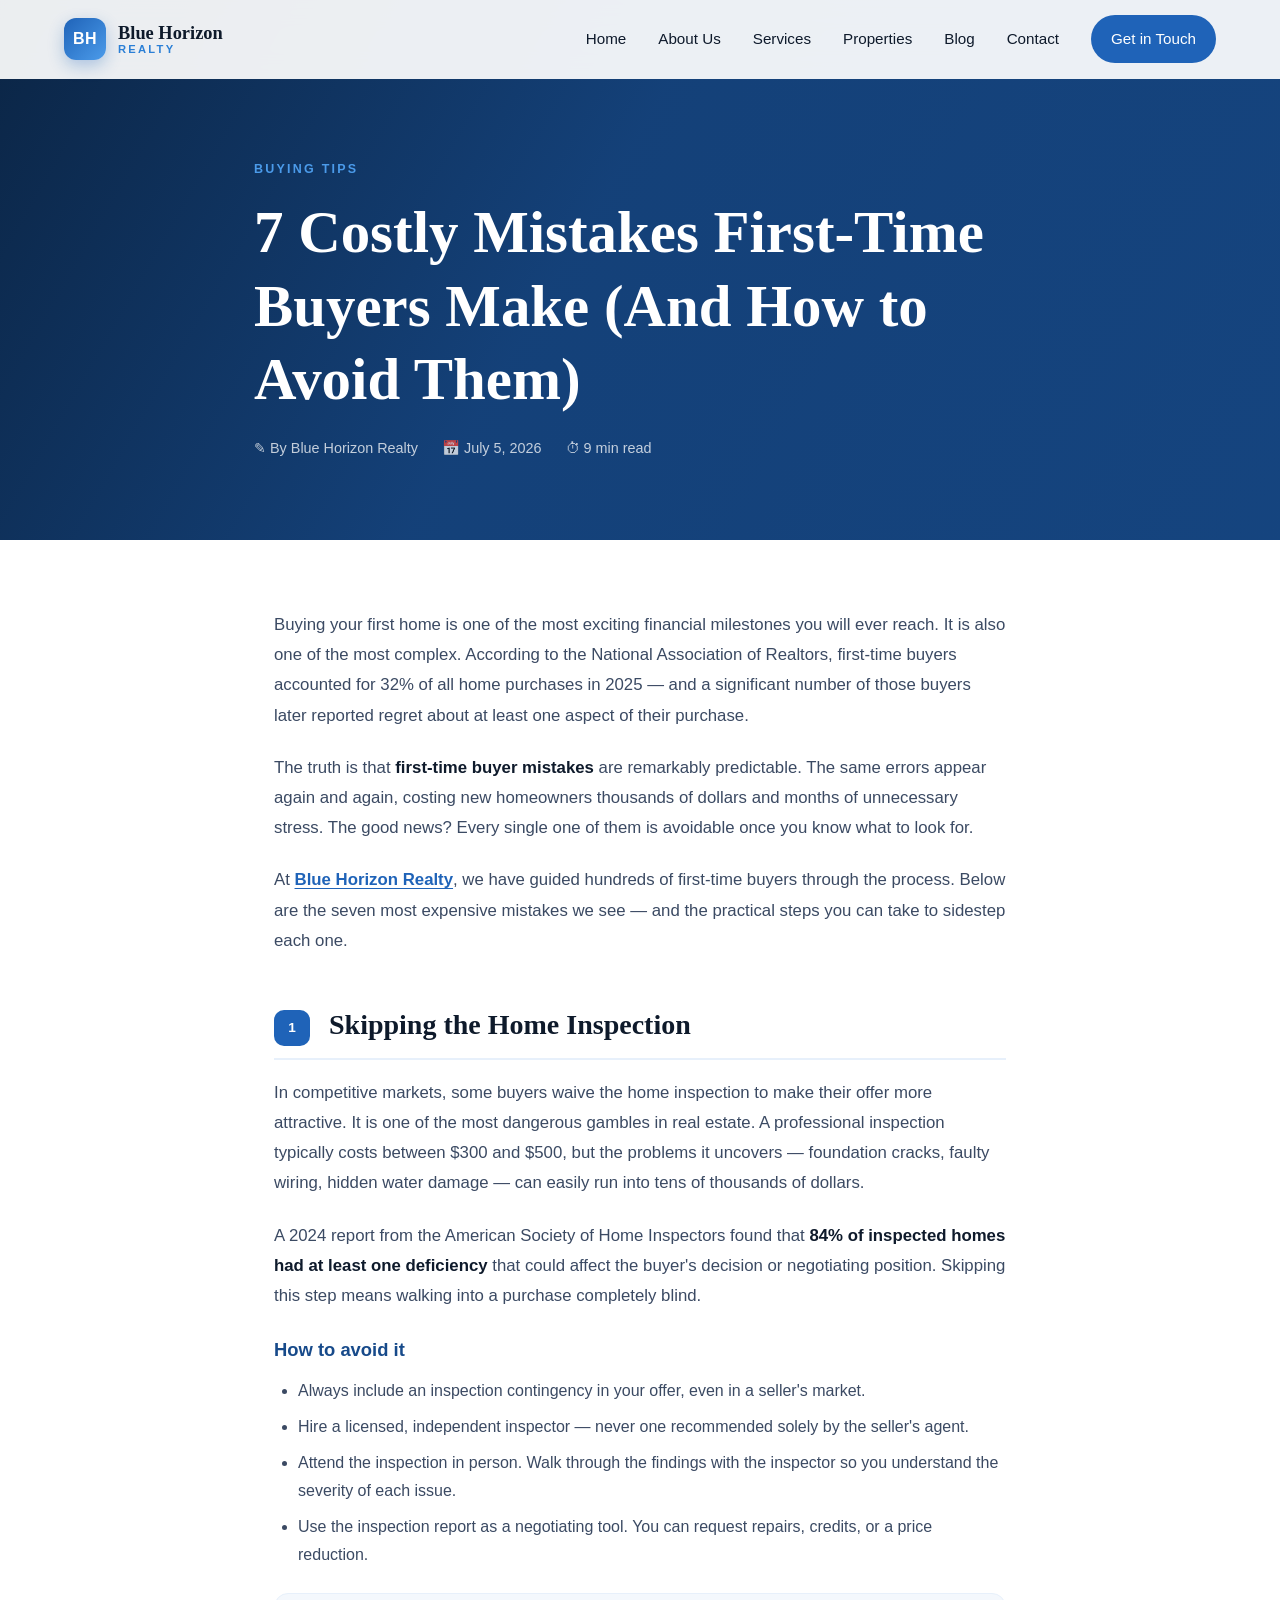
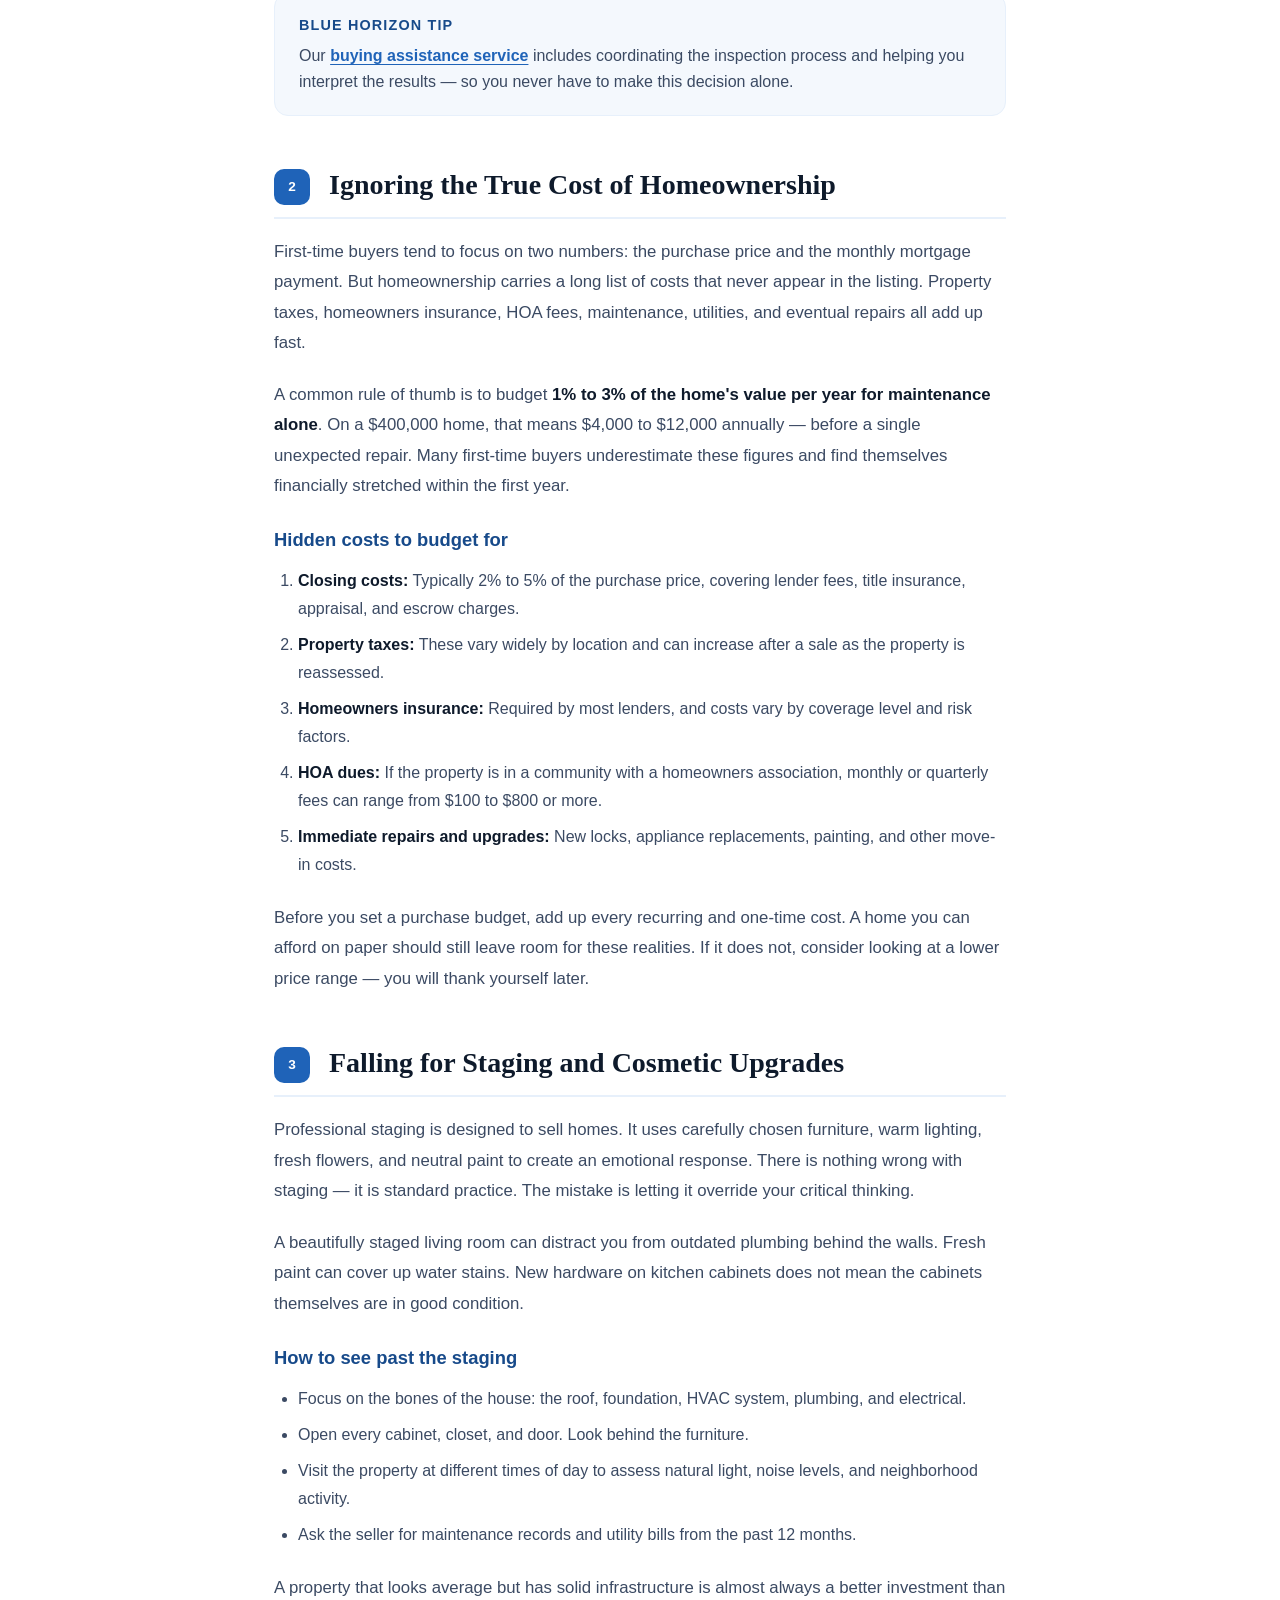
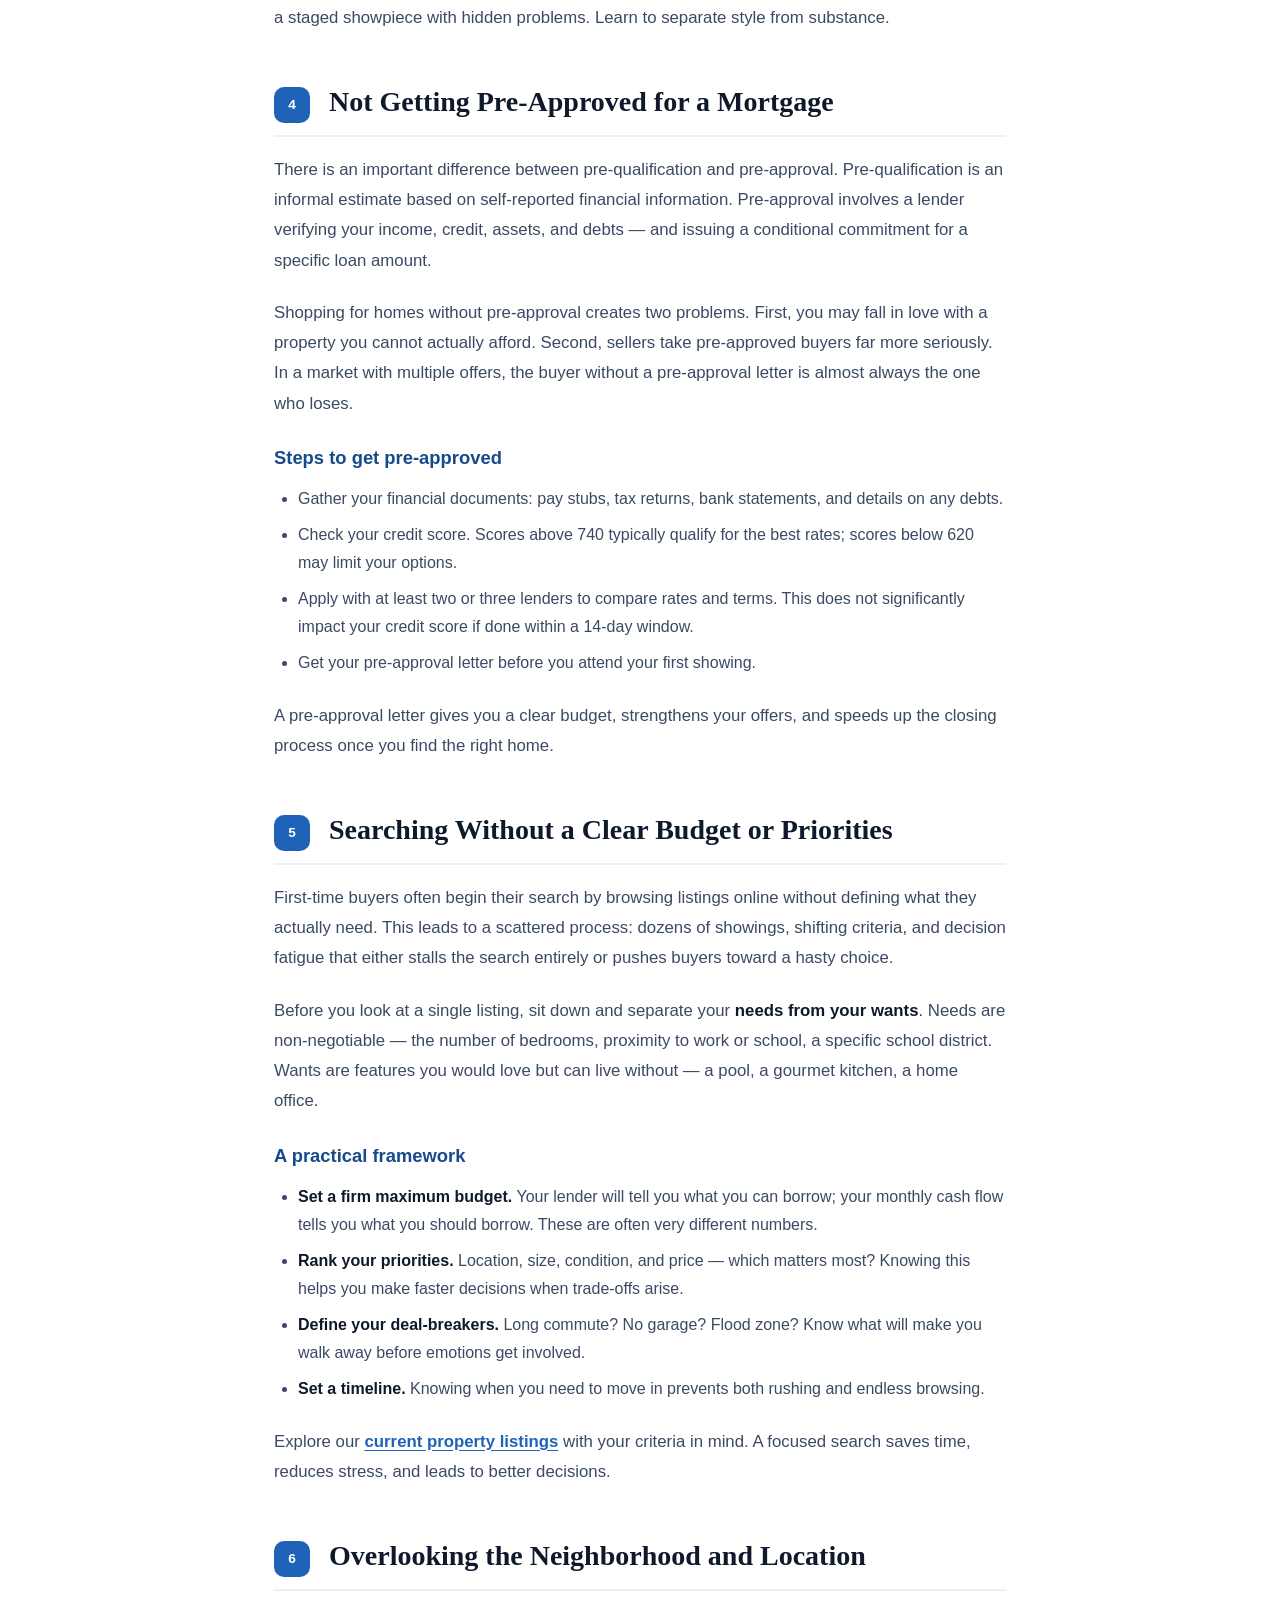
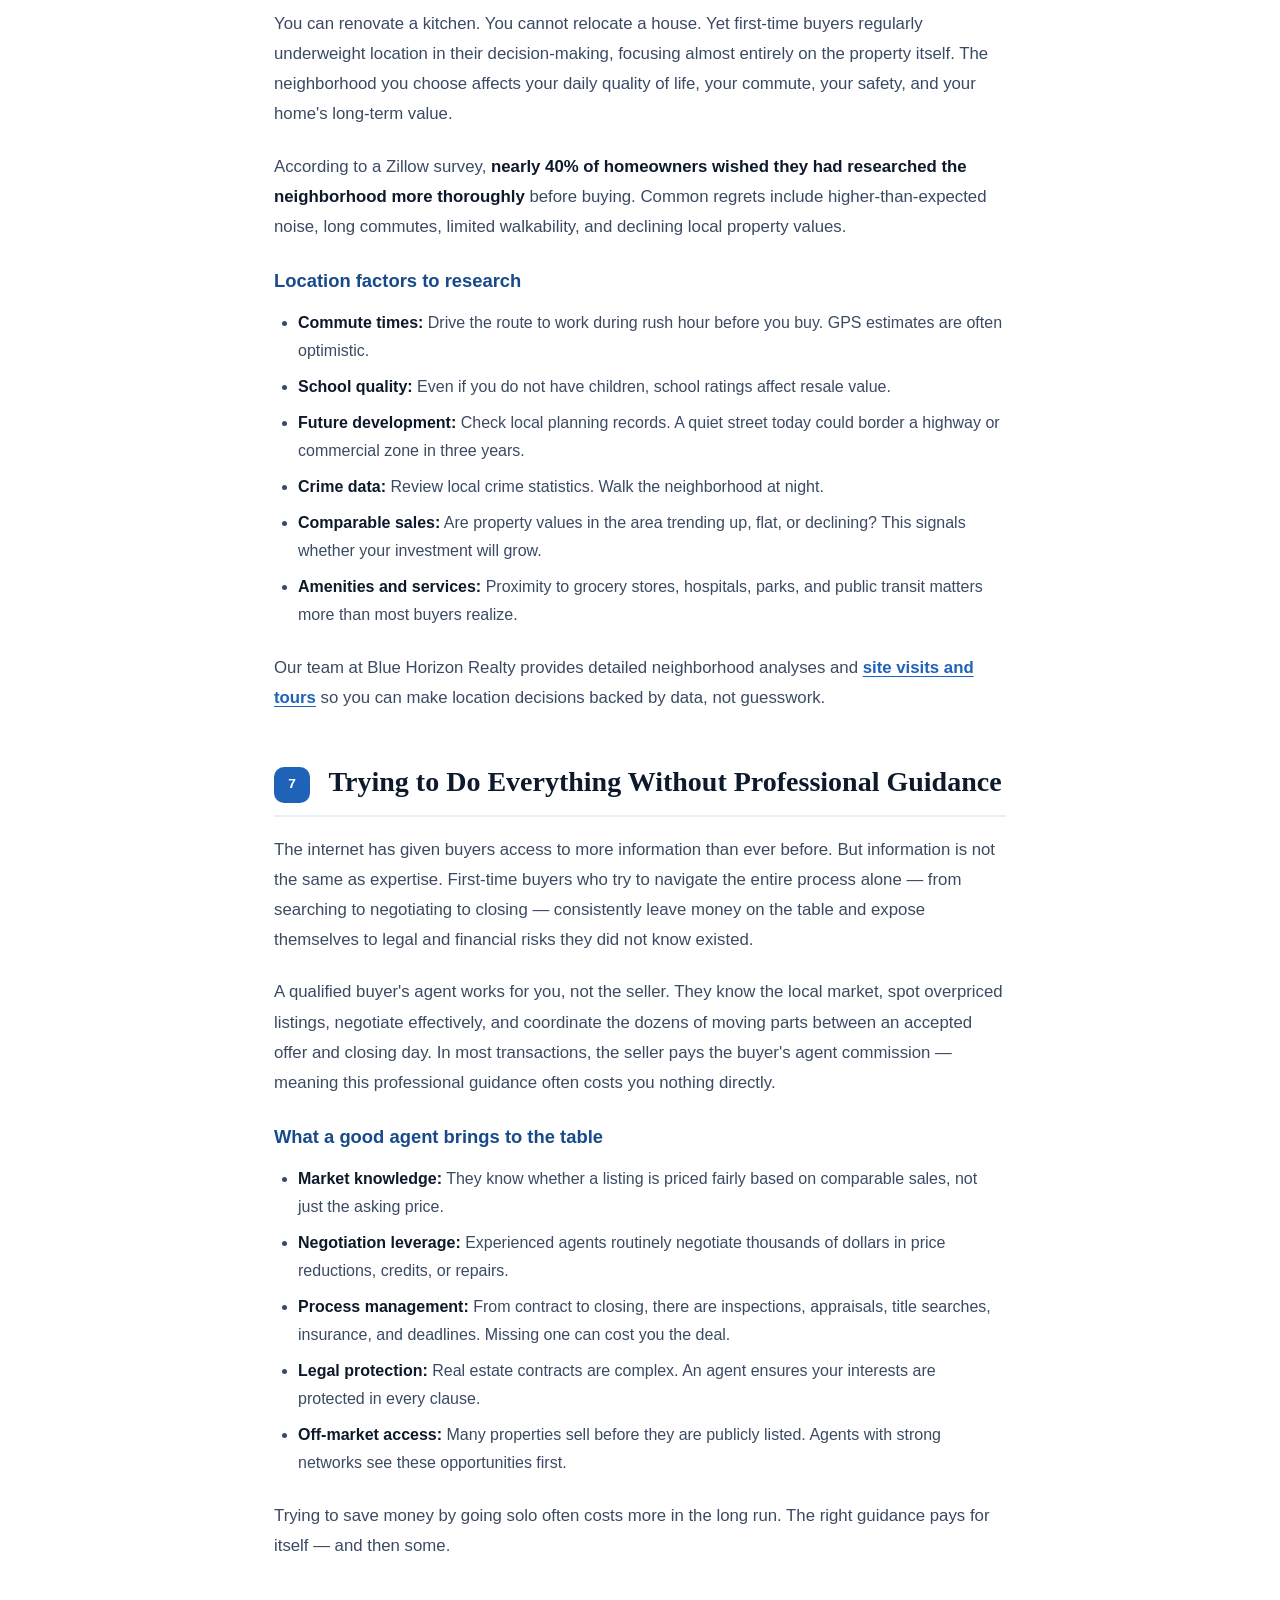
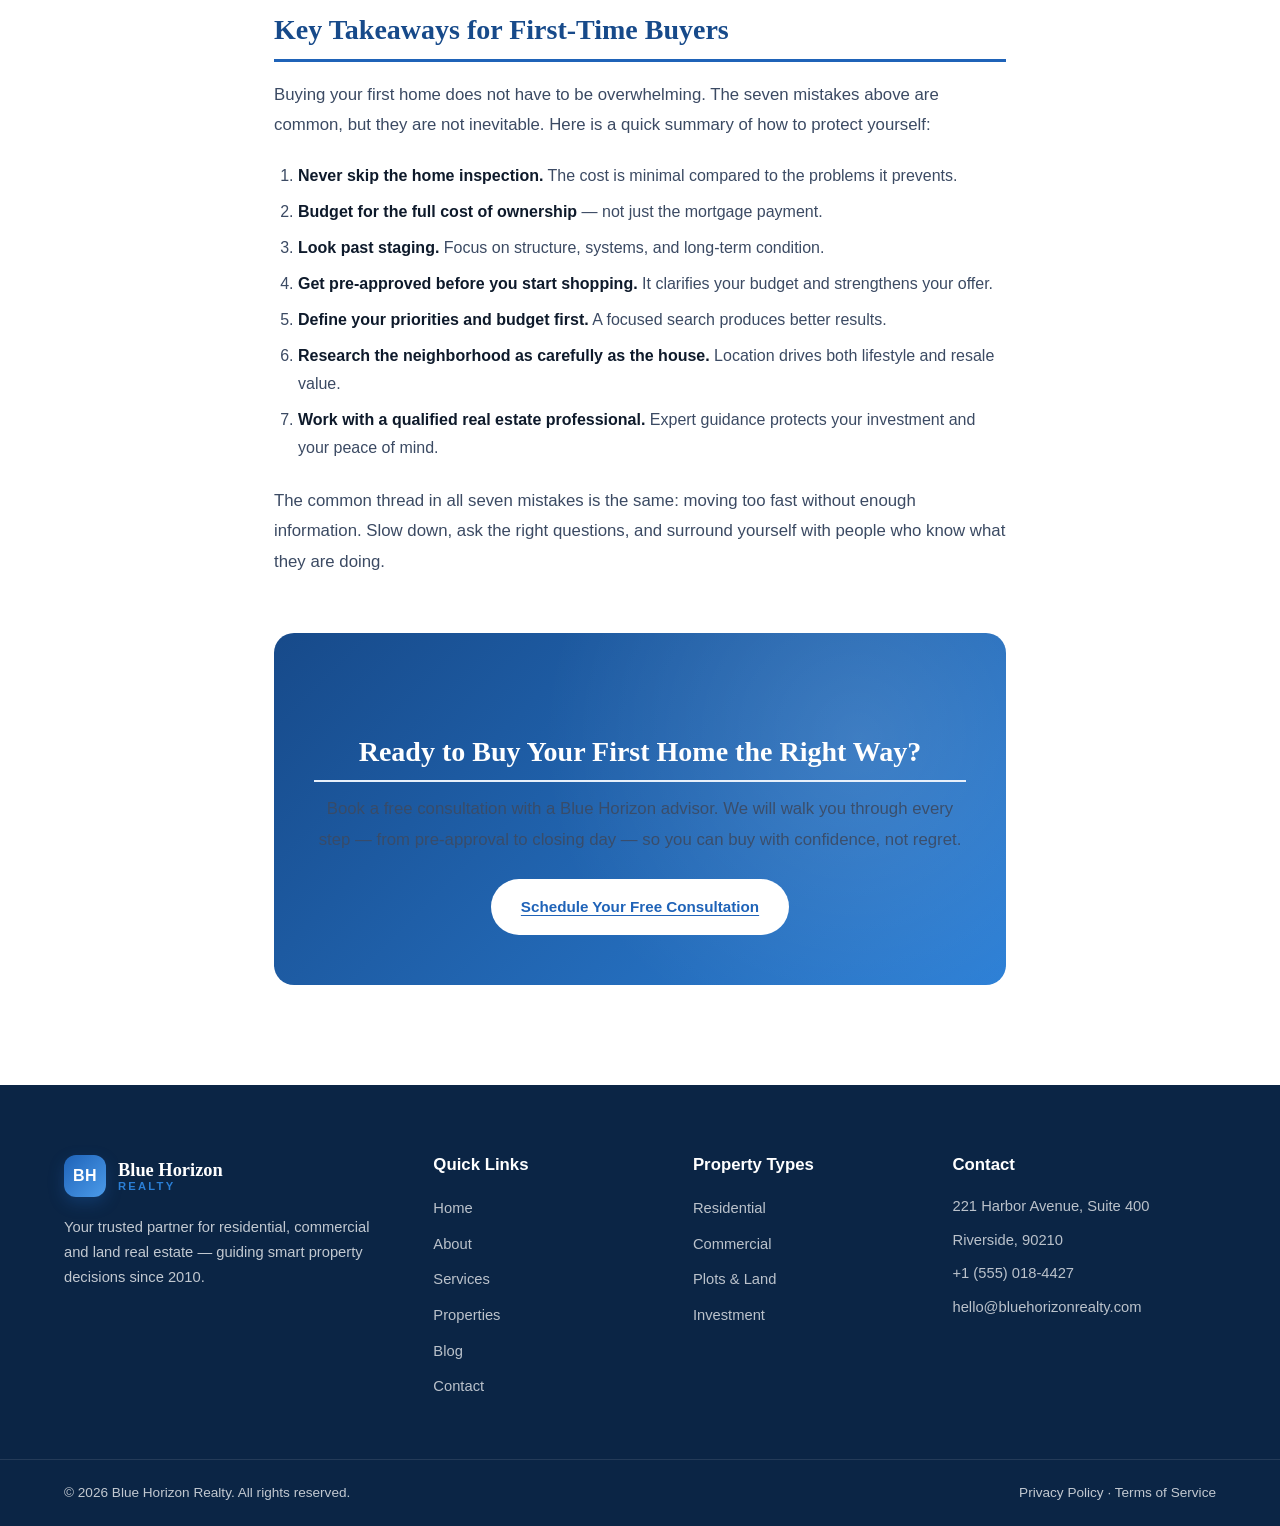
==== commit 388d6468: "Add security-testing skill and fix security vulnerabilities - Add security-testing skill with OWASP " ====
--- a/blog/first-time-buyer-mistakes.html
+++ b/blog/first-time-buyer-mistakes.html
@@ -57,287 +57,8 @@
 }
 </script>
 
-<style>
-/* ========= RESET & BASE ========= */
-*,*::before,*::after{box-sizing:border-box;margin:0;padding:0}
-:root{
-  --blue-900:#0b2545;
-  --blue-800:#123a6b;
-  --blue-700:#174a8a;
-  --blue-600:#1f63b8;
-  --blue-500:#2b7fd6;
-  --blue-400:#4b9bea;
-  --blue-100:#e7f0fb;
-  --blue-50:#f4f8fd;
-  --white:#ffffff;
-  --ink:#0e1a2b;
-  --text:#3b4a63;
-  --muted:#6b7a94;
-  --border:#dbe5f1;
-  --shadow-sm:0 2px 8px rgba(11,37,69,.06);
-  --shadow:0 10px 30px rgba(11,37,69,.10);
-  --shadow-lg:0 20px 60px rgba(11,37,69,.18);
-  --radius:14px;
-  --radius-lg:20px;
-  --max:1200px;
-}
-html{scroll-behavior:smooth}
-body{
-  font-family:'Inter',-apple-system,BlinkMacSystemFont,sans-serif;
-  color:var(--text);
-  background:var(--white);
-  line-height:1.6;
-  -webkit-font-smoothing:antialiased;
-}
-img{max-width:100%;display:block}
-a{color:inherit;text-decoration:none}
-ul{list-style:none}
-button{font-family:inherit;cursor:pointer;border:none;background:none}
-
-.container{max-width:var(--max);margin:0 auto;padding:0 24px}
-h1,h2,h3,h4{font-family:'Playfair Display','Inter',serif;color:var(--ink);line-height:1.2;font-weight:700}
-h1{font-size:clamp(2.2rem,4.6vw,3.8rem)}
-h2{font-size:clamp(1.8rem,3.2vw,2.6rem)}
-h3{font-size:1.25rem}
-.accent{color:var(--blue-600)}
-
-/* ========= ACCESSIBILITY ========= */
-.skip-link{
-  position:absolute;top:-100%;left:16px;
-  background:var(--blue-600);color:#fff;
-  padding:12px 24px;border-radius:0 0 var(--radius) var(--radius);
-  font-weight:600;font-size:.9rem;z-index:200;
-  transition:top .2s;
-}
-.skip-link:focus{top:0}
-a:focus-visible,button:focus-visible,.btn:focus-visible{
-  outline:2px solid var(--blue-500);
-  outline-offset:3px;
-}
-
-/* ========= NAVBAR ========= */
-.navbar{
-  position:fixed;top:0;left:0;right:0;z-index:100;
-  background:rgba(255,255,255,.92);
-  backdrop-filter:blur(12px);
-  border-bottom:1px solid transparent;
-  transition:all .3s ease;
-}
-.navbar.scrolled{
-  box-shadow:var(--shadow-sm);
-  border-bottom-color:var(--border);
-}
-.nav-inner{display:flex;align-items:center;justify-content:space-between;height:78px}
-.logo{display:flex;align-items:center;gap:12px;font-weight:700}
-.logo-mark{
-  width:42px;height:42px;border-radius:12px;
-  background:linear-gradient(135deg,var(--blue-600),var(--blue-400));
-  color:#fff;display:grid;place-items:center;
-  font-weight:800;letter-spacing:.5px;font-size:1rem;
-  box-shadow:0 6px 16px rgba(31,99,184,.3);
-}
-.logo-text{display:flex;flex-direction:column;line-height:1.1;color:var(--ink);font-size:1.15rem;font-family:'Playfair Display',serif}
-.logo-text small{font-size:.7rem;letter-spacing:.2em;color:var(--blue-500);text-transform:uppercase;font-family:'Inter',sans-serif;font-weight:600}
-.nav-links{display:flex;align-items:center;gap:32px}
-.nav-links a{color:var(--ink);font-weight:500;font-size:.95rem;transition:color .2s}
-.nav-links a:hover{color:var(--blue-600)}
-
-.btn{
-  display:inline-flex;align-items:center;justify-content:center;gap:8px;
-  padding:14px 28px;border-radius:999px;
-  font-weight:600;font-size:.95rem;
-  transition:all .25s ease;white-space:nowrap;
-  border:2px solid transparent;cursor:pointer;
-}
-.btn-sm{padding:10px 18px;font-size:.85rem}
-.btn-primary{background:var(--blue-600);color:#fff}
-.btn-primary:hover{background:var(--blue-700);transform:translateY(-2px);box-shadow:0 10px 24px rgba(31,99,184,.35)}
-.nav-links .btn{color:#fff}
-
-.menu-toggle{display:none;flex-direction:column;gap:5px;padding:8px}
-.menu-toggle span{width:24px;height:2px;background:var(--ink);border-radius:2px;transition:.3s}
-
-/* ========= BLOG HERO ========= */
-.blog-hero{
-  position:relative;
-  padding:160px 0 80px;
-  background:var(--blue-900);
-  color:#fff;
-  overflow:hidden;
-}
-.blog-hero::before{
-  content:"";position:absolute;inset:-5%;z-index:0;
-  background:url('https://images.unsplash.com/photo-1582407947304-fd86f028f716?auto=format&fit=crop&w=1920&q=80') center/cover no-repeat;
-  opacity:.35;
-}
-.blog-hero::after{
-  content:"";position:absolute;inset:0;z-index:1;
-  background:linear-gradient(120deg,rgba(11,37,69,.9) 0%,rgba(23,74,138,.75) 45%,rgba(31,99,184,.5) 100%);
-}
-.blog-hero .container{position:relative;z-index:2;max-width:820px}
-.blog-hero .eyebrow{
-  font-family:'Inter',sans-serif;
-  text-transform:uppercase;
-  letter-spacing:.18em;
-  font-size:.78rem;
-  font-weight:600;
-  color:var(--blue-400);
-  margin-bottom:16px;
-}
-.blog-hero h1{color:#fff;margin-bottom:20px;line-height:1.25}
-.blog-hero .hero-meta{
-  display:flex;align-items:center;gap:24px;flex-wrap:wrap;
-  font-size:.9rem;color:rgba(255,255,255,.75);margin-top:20px;
-}
-.blog-hero .hero-meta span{display:flex;align-items:center;gap:6px}
-
-/* ========= ARTICLE BODY ========= */
-.article-wrapper{
-  padding:70px 0 100px;
-  background:var(--white);
-}
-.article-wrapper .container{
-  max-width:780px;
-}
-.article-body p{
-  font-size:1.05rem;
-  line-height:1.8;
-  color:var(--text);
-  margin-bottom:22px;
-}
-.article-body h2{
-  margin-top:52px;
-  margin-bottom:18px;
-  padding-bottom:12px;
-  border-bottom:2px solid var(--blue-100);
-  font-size:clamp(1.4rem,2.5vw,1.75rem);
-}
-.article-body h2 .mistake-num{
-  display:inline-flex;align-items:center;justify-content:center;
-  width:36px;height:36px;border-radius:10px;
-  background:var(--blue-600);color:#fff;
-  font-family:'Inter',sans-serif;font-size:.85rem;font-weight:800;
-  margin-right:12px;vertical-align:middle;
-}
-.article-body h2.summary-heading{
-  border-bottom-color:var(--blue-600);
-  border-bottom-width:3px;
-  color:var(--blue-700);
-}
-.article-body h3{
-  margin-top:28px;
-  margin-bottom:12px;
-  font-size:1.15rem;
-  font-family:'Inter',sans-serif;
-  font-weight:700;
-  color:var(--blue-700);
-}
-.article-body ul, .article-body ol{
-  margin:16px 0 24px 0;
-  padding-left:24px;
-  list-style:disc;
-  list-style-position:outside;
-}
-.article-body ol{list-style:decimal}
-.article-body li{
-  font-size:1rem;
-  line-height:1.75;
-  color:var(--text);
-  margin-bottom:8px;
-}
-.article-body strong{color:var(--ink)}
-.article-body a{
-  color:var(--blue-600);
-  font-weight:600;
-  text-decoration:underline;
-  text-underline-offset:3px;
-  transition:color .2s;
-}
-.article-body a:hover{color:var(--blue-700)}
-
-.article-body blockquote{
-  border-left:4px solid var(--blue-500);
-  background:var(--blue-50);
-  padding:20px 24px;
-  margin:28px 0;
-  border-radius:0 var(--radius) var(--radius) 0;
-  font-size:1.05rem;
-  color:var(--ink);
-  font-style:italic;
-}
-
-.tip-box{
-  background:var(--blue-50);
-  border:1px solid var(--blue-100);
-  border-radius:var(--radius);
-  padding:20px 24px;
-  margin:24px 0;
-}
-.tip-box strong{
-  color:var(--blue-700);
-  display:block;
-  margin-bottom:6px;
-  font-size:.9rem;
-  text-transform:uppercase;
-  letter-spacing:.08em;
-}
-
-/* ========= CTA SECTION ========= */
-.blog-cta{
-  background:linear-gradient(135deg,var(--blue-700),var(--blue-500));
-  color:#fff;
-  padding:50px 40px;
-  border-radius:var(--radius-lg);
-  text-align:center;
-  margin-top:56px;
-  position:relative;
-  overflow:hidden;
-}
-.blog-cta::before{
-  content:"";position:absolute;inset:0;
-  background:radial-gradient(circle at 80% 30%,rgba(255,255,255,.12),transparent 50%);
-}
-.blog-cta h2{color:#fff;margin-bottom:12px;position:relative}
-.blog-cta p{opacity:.9;margin-bottom:24px;position:relative;font-size:1.05rem}
-.blog-cta .btn{position:relative}
-.btn-white{background:#fff;color:var(--blue-700)}
-.btn-white:hover{transform:translateY(-2px);box-shadow:0 10px 24px rgba(0,0,0,.2)}
-
-/* ========= FOOTER ========= */
-.footer{background:var(--blue-900);color:rgba(255,255,255,.75);padding-top:70px}
-.footer-grid{display:grid;grid-template-columns:1.5fr 1fr 1fr 1.2fr;gap:40px;padding-bottom:50px}
-.logo-light .logo-text{color:#fff}
-.footer-about{margin-top:18px;font-size:.92rem;line-height:1.7}
-.footer h4{color:#fff;margin-bottom:20px;font-size:1.05rem;font-family:'Inter',sans-serif;font-weight:700}
-.footer ul li{margin-bottom:10px}
-.footer ul a,.footer ul.plain li{color:rgba(255,255,255,.72);font-size:.92rem;transition:color .2s}
-.footer ul a:hover{color:var(--blue-400)}
-.footer-bottom{border-top:1px solid rgba(255,255,255,.1);padding:22px 0;font-size:.85rem}
-.footer-bottom .container{display:flex;justify-content:space-between;flex-wrap:wrap;gap:12px}
-
-/* ========= RESPONSIVE ========= */
-@media (max-width:980px){
-  .nav-links{
-    position:fixed;top:78px;left:0;right:0;
-    background:#fff;flex-direction:column;gap:0;padding:20px 0;
-    border-top:1px solid var(--border);box-shadow:var(--shadow);
-    transform:translateY(-120%);transition:.3s;align-items:stretch;
-  }
-  .nav-links.open{transform:translateY(0)}
-  .nav-links a{padding:14px 24px;border-bottom:1px solid var(--border)}
-  .nav-links .btn{margin:12px 24px;text-align:center;border-bottom:none}
-  .menu-toggle{display:flex}
-  .footer-grid{grid-template-columns:1fr 1fr}
-}
-@media (max-width:620px){
-  h1{font-size:2rem}
-  h2{font-size:1.6rem}
-  .blog-hero{padding:130px 0 60px}
-  .article-wrapper{padding:50px 0 70px}
-  .blog-cta{padding:36px 24px}
-  .footer-grid{grid-template-columns:1fr}
-}
-</style>
+<link rel="stylesheet" href="blog.css" />
+<meta http-equiv="Content-Security-Policy" content="default-src 'self'; script-src 'self'; style-src 'self' https://fonts.googleapis.com; font-src https://fonts.gstatic.com; img-src 'self' https://images.unsplash.com data:; connect-src 'self'; frame-ancestors 'none'; base-uri 'self'; form-action 'self';" />
 </head>
 <body>
 
--- a/blog/blog.css
+++ b/blog/blog.css
@@ -0,0 +1,279 @@
+/* ========= RESET & BASE ========= */
+*,*::before,*::after{box-sizing:border-box;margin:0;padding:0}
+:root{
+  --blue-900:#0b2545;
+  --blue-800:#123a6b;
+  --blue-700:#174a8a;
+  --blue-600:#1f63b8;
+  --blue-500:#2b7fd6;
+  --blue-400:#4b9bea;
+  --blue-100:#e7f0fb;
+  --blue-50:#f4f8fd;
+  --white:#ffffff;
+  --ink:#0e1a2b;
+  --text:#3b4a63;
+  --muted:#6b7a94;
+  --border:#dbe5f1;
+  --shadow-sm:0 2px 8px rgba(11,37,69,.06);
+  --shadow:0 10px 30px rgba(11,37,69,.10);
+  --shadow-lg:0 20px 60px rgba(11,37,69,.18);
+  --radius:14px;
+  --radius-lg:20px;
+  --max:1200px;
+}
+html{scroll-behavior:smooth}
+body{
+  font-family:'Inter',-apple-system,BlinkMacSystemFont,sans-serif;
+  color:var(--text);
+  background:var(--white);
+  line-height:1.6;
+  -webkit-font-smoothing:antialiased;
+}
+img{max-width:100%;display:block}
+a{color:inherit;text-decoration:none}
+ul{list-style:none}
+button{font-family:inherit;cursor:pointer;border:none;background:none}
+
+.container{max-width:var(--max);margin:0 auto;padding:0 24px}
+h1,h2,h3,h4{font-family:'Playfair Display','Inter',serif;color:var(--ink);line-height:1.2;font-weight:700}
+h1{font-size:clamp(2.2rem,4.6vw,3.8rem)}
+h2{font-size:clamp(1.8rem,3.2vw,2.6rem)}
+h3{font-size:1.25rem}
+.accent{color:var(--blue-600)}
+
+/* ========= ACCESSIBILITY ========= */
+.skip-link{
+  position:absolute;top:-100%;left:16px;
+  background:var(--blue-600);color:#fff;
+  padding:12px 24px;border-radius:0 0 var(--radius) var(--radius);
+  font-weight:600;font-size:.9rem;z-index:200;
+  transition:top .2s;
+}
+.skip-link:focus{top:0}
+a:focus-visible,button:focus-visible,.btn:focus-visible{
+  outline:2px solid var(--blue-500);
+  outline-offset:3px;
+}
+
+/* ========= NAVBAR ========= */
+.navbar{
+  position:fixed;top:0;left:0;right:0;z-index:100;
+  background:rgba(255,255,255,.92);
+  backdrop-filter:blur(12px);
+  border-bottom:1px solid transparent;
+  transition:all .3s ease;
+}
+.navbar.scrolled{
+  box-shadow:var(--shadow-sm);
+  border-bottom-color:var(--border);
+}
+.nav-inner{display:flex;align-items:center;justify-content:space-between;height:78px}
+.logo{display:flex;align-items:center;gap:12px;font-weight:700}
+.logo-mark{
+  width:42px;height:42px;border-radius:12px;
+  background:linear-gradient(135deg,var(--blue-600),var(--blue-400));
+  color:#fff;display:grid;place-items:center;
+  font-weight:800;letter-spacing:.5px;font-size:1rem;
+  box-shadow:0 6px 16px rgba(31,99,184,.3);
+}
+.logo-text{display:flex;flex-direction:column;line-height:1.1;color:var(--ink);font-size:1.15rem;font-family:'Playfair Display',serif}
+.logo-text small{font-size:.7rem;letter-spacing:.2em;color:var(--blue-500);text-transform:uppercase;font-family:'Inter',sans-serif;font-weight:600}
+.nav-links{display:flex;align-items:center;gap:32px}
+.nav-links a{color:var(--ink);font-weight:500;font-size:.95rem;transition:color .2s}
+.nav-links a:hover{color:var(--blue-600)}
+
+.btn{
+  display:inline-flex;align-items:center;justify-content:center;gap:8px;
+  padding:14px 28px;border-radius:999px;
+  font-weight:600;font-size:.95rem;
+  transition:all .25s ease;white-space:nowrap;
+  border:2px solid transparent;cursor:pointer;
+}
+.btn-sm{padding:10px 18px;font-size:.85rem}
+.btn-primary{background:var(--blue-600);color:#fff}
+.btn-primary:hover{background:var(--blue-700);transform:translateY(-2px);box-shadow:0 10px 24px rgba(31,99,184,.35)}
+.nav-links .btn{color:#fff}
+
+.menu-toggle{display:none;flex-direction:column;gap:5px;padding:8px}
+.menu-toggle span{width:24px;height:2px;background:var(--ink);border-radius:2px;transition:.3s}
+
+/* ========= BLOG HERO ========= */
+.blog-hero{
+  position:relative;
+  padding:160px 0 80px;
+  background:var(--blue-900);
+  color:#fff;
+  overflow:hidden;
+}
+.blog-hero::before{
+  content:"";position:absolute;inset:-5%;z-index:0;
+  background:url('https://images.unsplash.com/photo-1582407947304-fd86f028f716?auto=format&fit=crop&w=1920&q=80') center/cover no-repeat;
+  opacity:.35;
+}
+.blog-hero::after{
+  content:"";position:absolute;inset:0;z-index:1;
+  background:linear-gradient(120deg,rgba(11,37,69,.9) 0%,rgba(23,74,138,.75) 45%,rgba(31,99,184,.5) 100%);
+}
+.blog-hero .container{position:relative;z-index:2;max-width:820px}
+.blog-hero .eyebrow{
+  font-family:'Inter',sans-serif;
+  text-transform:uppercase;
+  letter-spacing:.18em;
+  font-size:.78rem;
+  font-weight:600;
+  color:var(--blue-400);
+  margin-bottom:16px;
+}
+.blog-hero h1{color:#fff;margin-bottom:20px;line-height:1.25}
+.blog-hero .hero-meta{
+  display:flex;align-items:center;gap:24px;flex-wrap:wrap;
+  font-size:.9rem;color:rgba(255,255,255,.75);margin-top:20px;
+}
+.blog-hero .hero-meta span{display:flex;align-items:center;gap:6px}
+
+/* ========= ARTICLE BODY ========= */
+.article-wrapper{
+  padding:70px 0 100px;
+  background:var(--white);
+}
+.article-wrapper .container{
+  max-width:780px;
+}
+.article-body p{
+  font-size:1.05rem;
+  line-height:1.8;
+  color:var(--text);
+  margin-bottom:22px;
+}
+.article-body h2{
+  margin-top:52px;
+  margin-bottom:18px;
+  padding-bottom:12px;
+  border-bottom:2px solid var(--blue-100);
+  font-size:clamp(1.4rem,2.5vw,1.75rem);
+}
+.article-body h2 .mistake-num{
+  display:inline-flex;align-items:center;justify-content:center;
+  width:36px;height:36px;border-radius:10px;
+  background:var(--blue-600);color:#fff;
+  font-family:'Inter',sans-serif;font-size:.85rem;font-weight:800;
+  margin-right:12px;vertical-align:middle;
+}
+.article-body h2.summary-heading{
+  border-bottom-color:var(--blue-600);
+  border-bottom-width:3px;
+  color:var(--blue-700);
+}
+.article-body h3{
+  margin-top:28px;
+  margin-bottom:12px;
+  font-size:1.15rem;
+  font-family:'Inter',sans-serif;
+  font-weight:700;
+  color:var(--blue-700);
+}
+.article-body ul, .article-body ol{
+  margin:16px 0 24px 0;
+  padding-left:24px;
+  list-style:disc;
+  list-style-position:outside;
+}
+.article-body ol{list-style:decimal}
+.article-body li{
+  font-size:1rem;
+  line-height:1.75;
+  color:var(--text);
+  margin-bottom:8px;
+}
+.article-body strong{color:var(--ink)}
+.article-body a{
+  color:var(--blue-600);
+  font-weight:600;
+  text-decoration:underline;
+  text-underline-offset:3px;
+  transition:color .2s;
+}
+.article-body a:hover{color:var(--blue-700)}
+
+.article-body blockquote{
+  border-left:4px solid var(--blue-500);
+  background:var(--blue-50);
+  padding:20px 24px;
+  margin:28px 0;
+  border-radius:0 var(--radius) var(--radius) 0;
+  font-size:1.05rem;
+  color:var(--ink);
+  font-style:italic;
+}
+
+.tip-box{
+  background:var(--blue-50);
+  border:1px solid var(--blue-100);
+  border-radius:var(--radius);
+  padding:20px 24px;
+  margin:24px 0;
+}
+.tip-box strong{
+  color:var(--blue-700);
+  display:block;
+  margin-bottom:6px;
+  font-size:.9rem;
+  text-transform:uppercase;
+  letter-spacing:.08em;
+}
+
+/* ========= CTA SECTION ========= */
+.blog-cta{
+  background:linear-gradient(135deg,var(--blue-700),var(--blue-500));
+  color:#fff;
+  padding:50px 40px;
+  border-radius:var(--radius-lg);
+  text-align:center;
+  margin-top:56px;
+  position:relative;
+  overflow:hidden;
+}
+.blog-cta::before{
+  content:"";position:absolute;inset:0;
+  background:radial-gradient(circle at 80% 30%,rgba(255,255,255,.12),transparent 50%);
+}
+.blog-cta h2{color:#fff;margin-bottom:12px;position:relative}
+.blog-cta p{opacity:.9;margin-bottom:24px;position:relative;font-size:1.05rem}
+.blog-cta .btn{position:relative}
+.btn-white{background:#fff;color:var(--blue-700)}
+.btn-white:hover{transform:translateY(-2px);box-shadow:0 10px 24px rgba(0,0,0,.2)}
+
+/* ========= FOOTER ========= */
+.footer{background:var(--blue-900);color:rgba(255,255,255,.75);padding-top:70px}
+.footer-grid{display:grid;grid-template-columns:1.5fr 1fr 1fr 1.2fr;gap:40px;padding-bottom:50px}
+.logo-light .logo-text{color:#fff}
+.footer-about{margin-top:18px;font-size:.92rem;line-height:1.7}
+.footer h4{color:#fff;margin-bottom:20px;font-size:1.05rem;font-family:'Inter',sans-serif;font-weight:700}
+.footer ul li{margin-bottom:10px}
+.footer ul a,.footer ul.plain li{color:rgba(255,255,255,.72);font-size:.92rem;transition:color .2s}
+.footer ul a:hover{color:var(--blue-400)}
+.footer-bottom{border-top:1px solid rgba(255,255,255,.1);padding:22px 0;font-size:.85rem}
+.footer-bottom .container{display:flex;justify-content:space-between;flex-wrap:wrap;gap:12px}
+
+/* ========= RESPONSIVE ========= */
+@media (max-width:980px){
+  .nav-links{
+    position:fixed;top:78px;left:0;right:0;
+    background:#fff;flex-direction:column;gap:0;padding:20px 0;
+    border-top:1px solid var(--border);box-shadow:var(--shadow);
+    transform:translateY(-120%);transition:.3s;align-items:stretch;
+  }
+  .nav-links.open{transform:translateY(0)}
+  .nav-links a{padding:14px 24px;border-bottom:1px solid var(--border)}
+  .nav-links .btn{margin:12px 24px;text-align:center;border-bottom:none}
+  .menu-toggle{display:flex}
+  .footer-grid{grid-template-columns:1fr 1fr}
+}
+@media (max-width:620px){
+  h1{font-size:2rem}
+  h2{font-size:1.6rem}
+  .blog-hero{padding:130px 0 60px}
+  .article-wrapper{padding:50px 0 70px}
+  .blog-cta{padding:36px 24px}
+  .footer-grid{grid-template-columns:1fr}
+}
